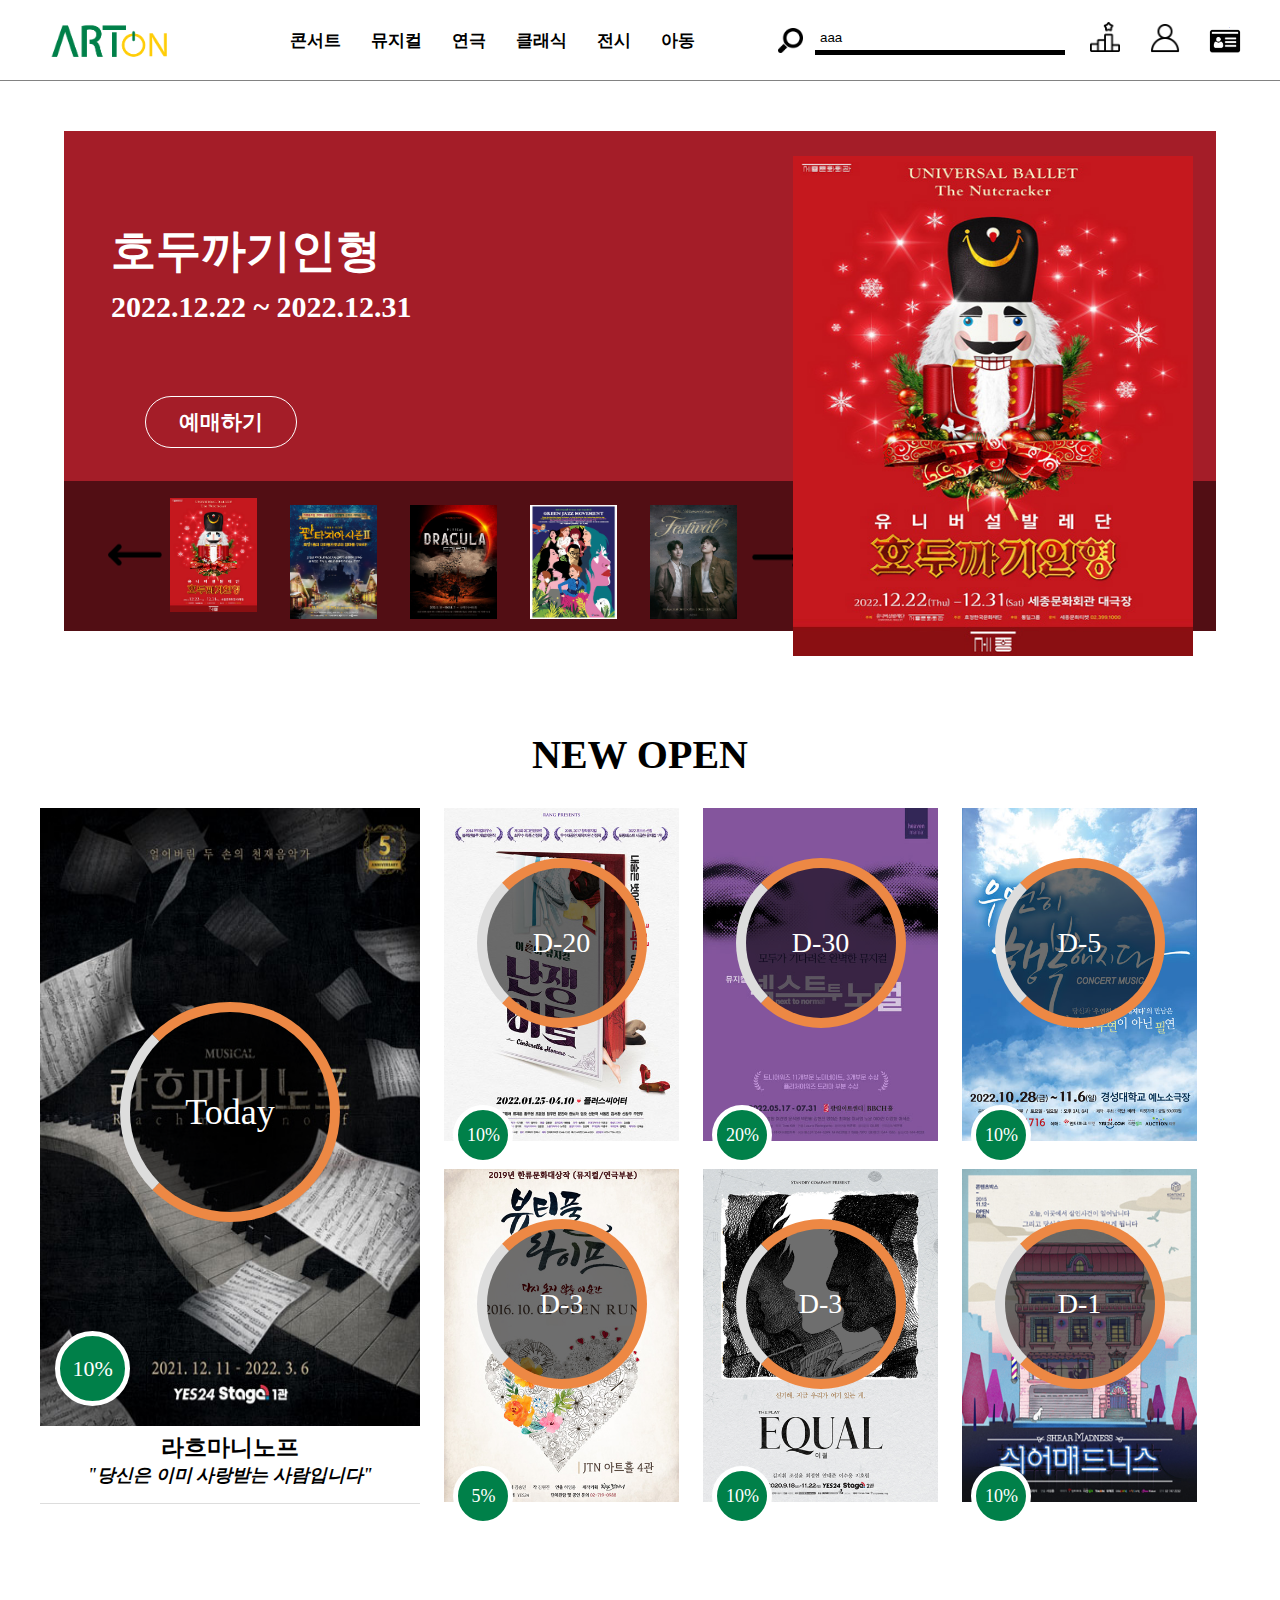
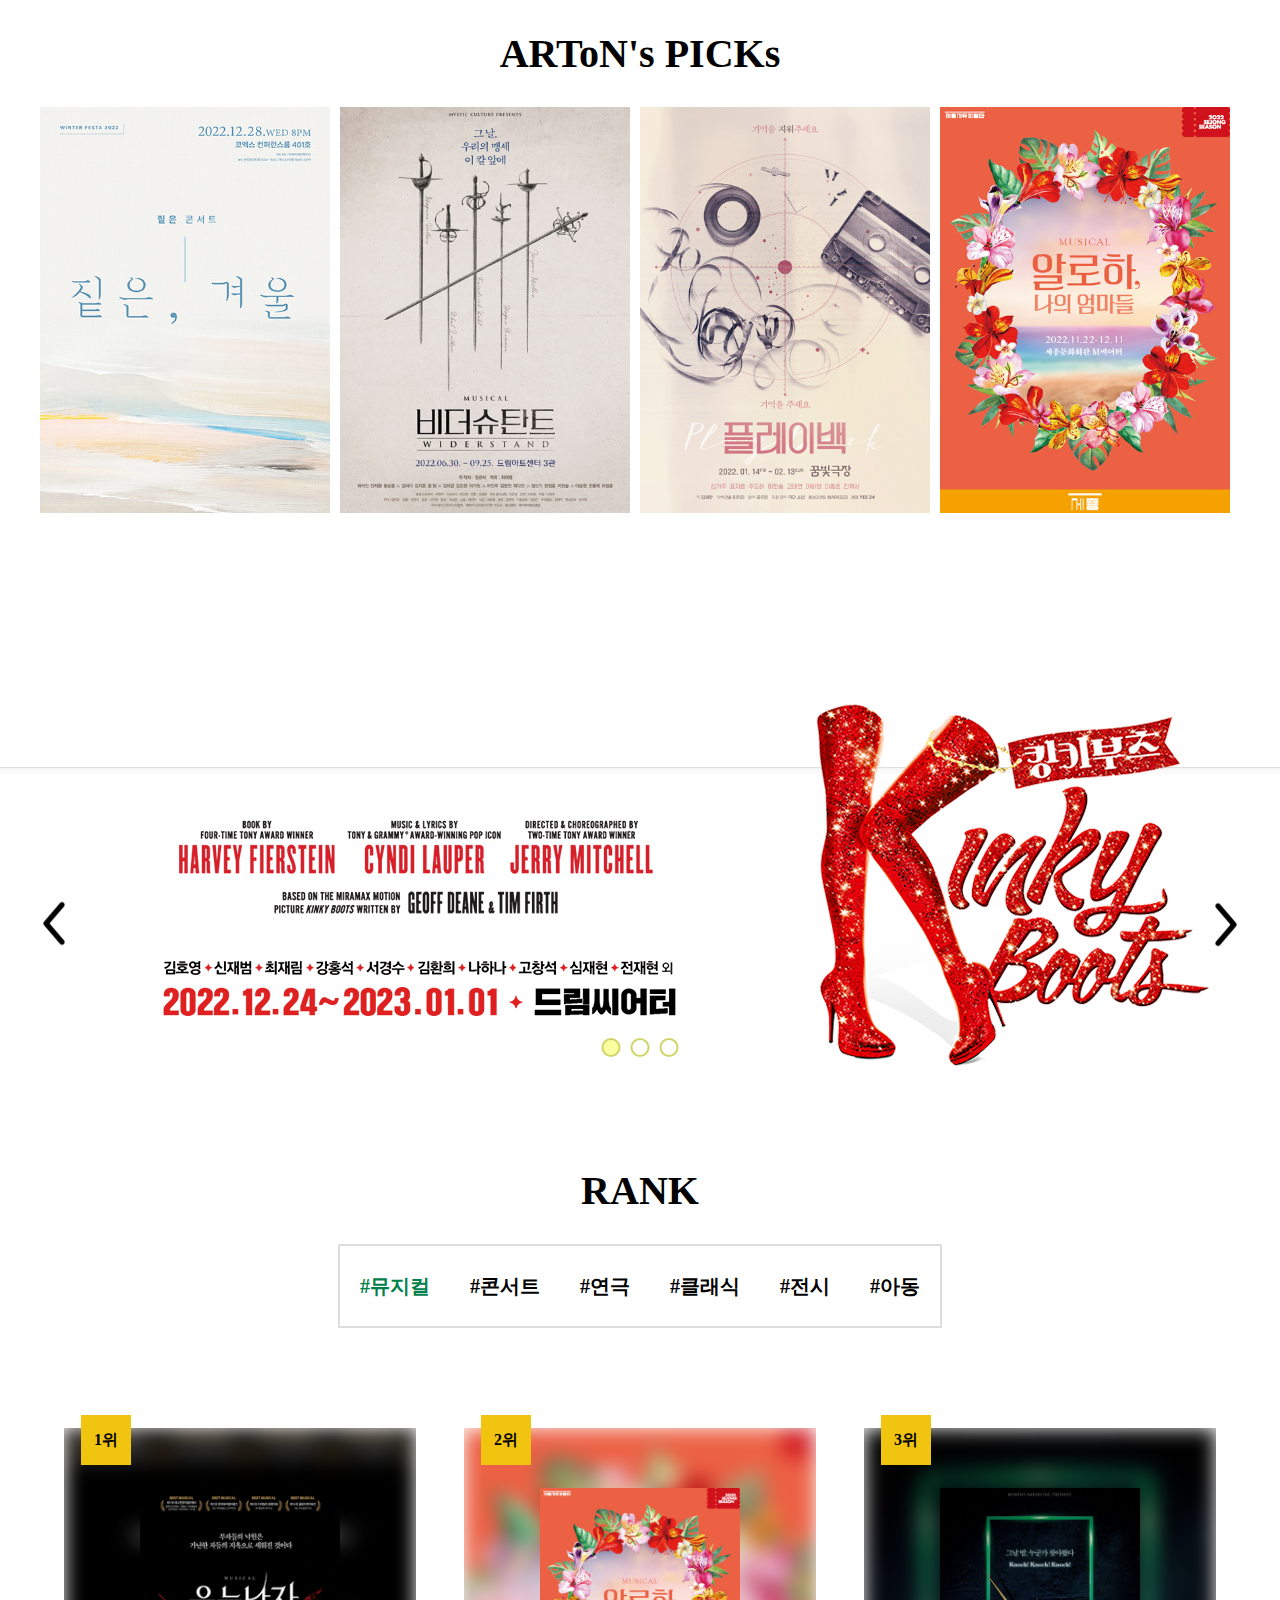
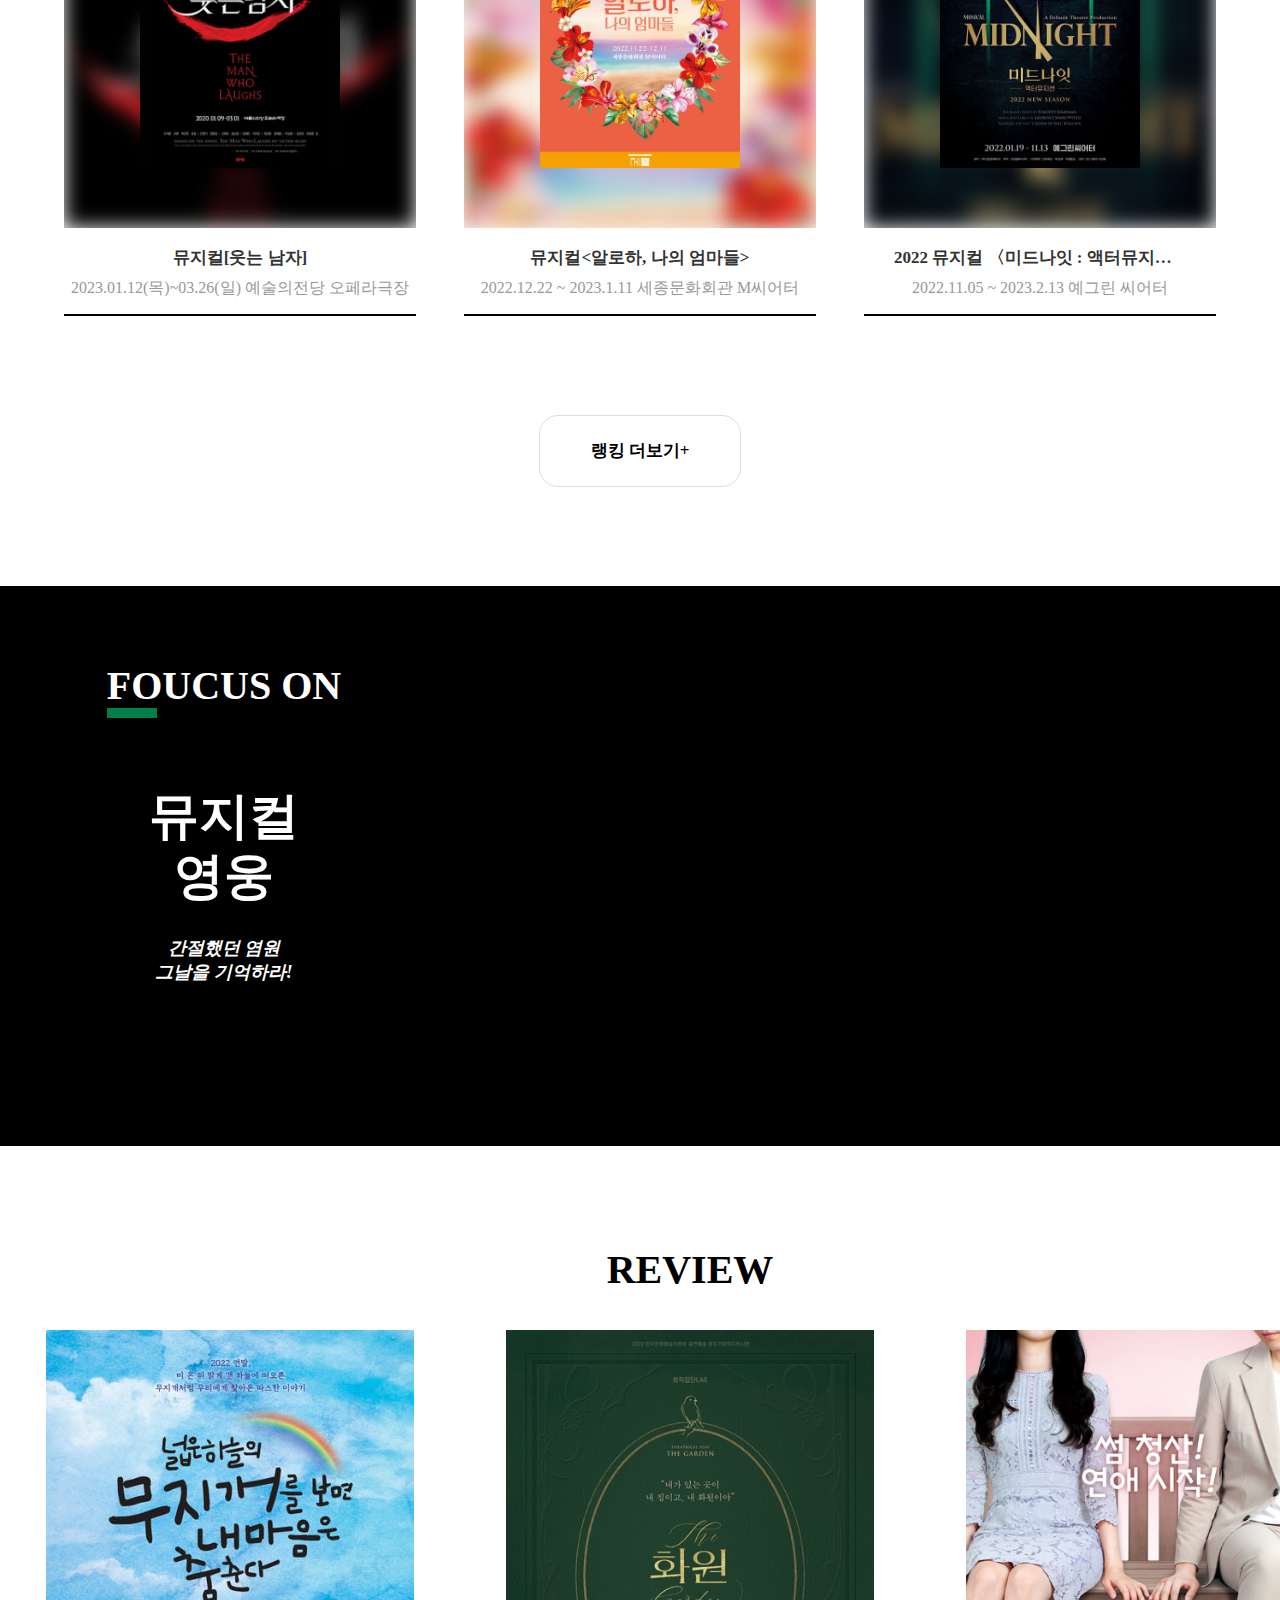
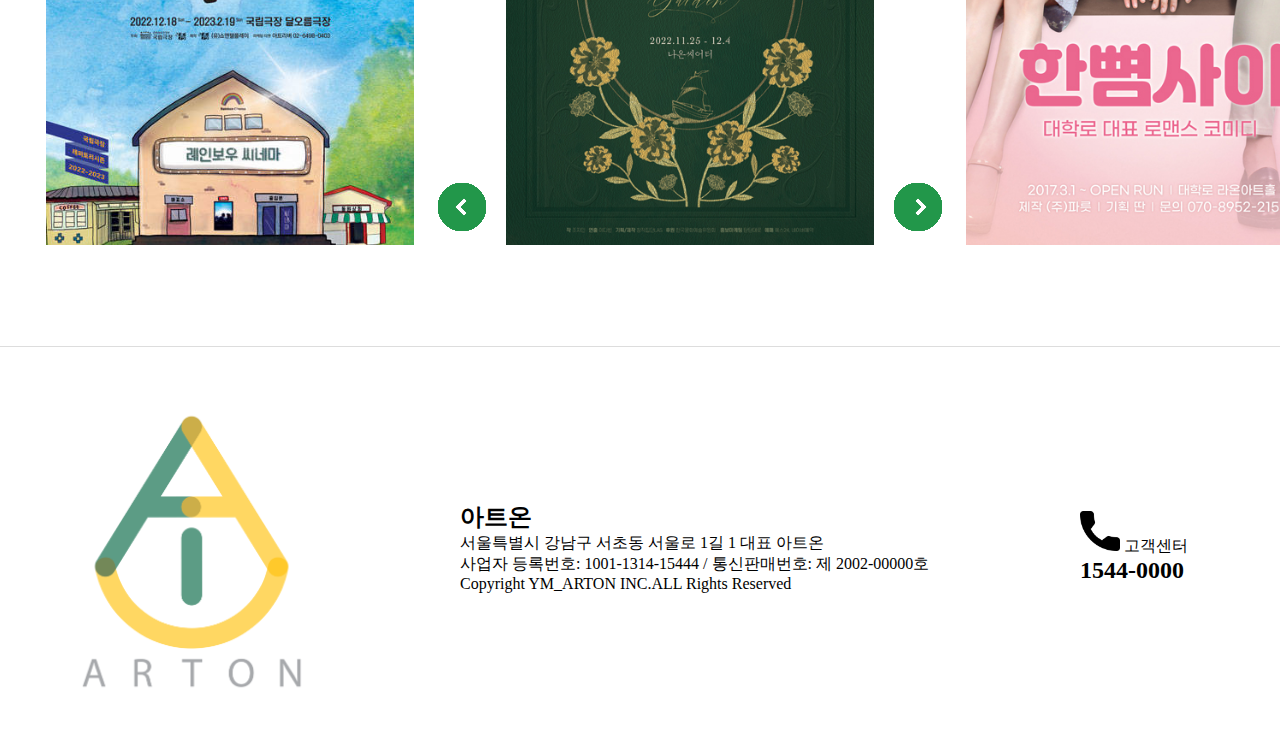
==== index.html @ bab67a42 "first commit" ====
<!DOCTYPE html>
<html lang="en">

<head>
    <meta charset="UTF-8">
    <meta http-equiv="X-UA-Compatible" content="IE=edge">
    <meta name="viewport" content="width=device-width, initial-scale=1.0">
    <title>ArtOn</title>
    <link rel="stylesheet" href="./css/common.css">
    <link rel="stylesheet" href="./css/h_f.css">
    <link rel="stylesheet" href="./css/index.css">
    <link rel="icon" href="./img/최종_바비콘.png">
    <script src="./js/item_list.js"></script>
    <script src="https://code.jquery.com/jquery-1.12.4.js"></script>
    <script src="./js/h_f.js"></script>
    <script src="./js/index.js"></script>
</head>

<body>
    <div id="wrap">
        <img src="./img/상단이동icon.png" alt="" class="btn_gotop">
        <header class="header">
            <div class="header_area">
                <div class="logo">아트온 로고<a href="#"></a></div>
                <ul class="menu_ul">
                    <li>
                        <a href="#">콘서트</a>
                    </li>
                    <li>
                        <a href="#">뮤지컬</a>
                    </li>
                    <li>
                        <a href="#">연극</a>
                    </li>
                    <li>
                        <a href="#">클래식</a>
                    </li>
                    <li>
                        <a href="#">전시</a>
                    </li>
                    <li>
                        <a href="#">아동</a>
                    </li>
                </ul>
                <div class="icon_list">
                    <div class="search_area">
                        <div class="search">
                            <a href="#">
                                <div class="search_bar">
                                </div>
                            </a>
                        </div>
                        <input id="srch_con" type="text" value="aaa">
                    </div>
                    <div class="icon_area">
                        <div class="icon_sec">
                            <a href="rank.html">
                                <div class="rank_img"></div>
                                <span class="text">랭킹</span>
                            </a>
                        </div>
                        <div class="icon_sec">
                            <a href="#">
                                <div class="login_img"></div>
                                <div class="text">로그인</div>
                            </a>
                        </div>
                        <div class="icon_sec">
                            <a href="#">
                                <div class="my_img"></div>
                                <div class="text">마이페이지</div>
                            </a>
                        </div>
                    </div>
                </div>
            </div>
        </header>
        <main class="main">
            <div class="main_slide">
                <div class="main_box">
                    <div class="first_section f_1">
                        <div class="top_content">
                            <p class="top_desc">호두까기인형</p>
                            <p class="bottom_desc">2022.12.22 ~ 2022.12.31</p>
                            <a href="#"><img class="main_img" src="./img/main/item1.jpg" alt="포스터"></a>
                        </div>
                        <a class="buy_button" href="#?1">예매하기</a>
                    </div>
                    <div class="second_section s_1"></div>
                </div>
                <div class="main_box">
                    <div class="first_section f_2">
                        <div class="top_content">
                            <p class="top_desc">판타지아 시즌2</p>
                            <p class="bottom_desc">2022.12.03 ~ 2022.12.31</p>
                            <a href="#"><img class="main_img" src="./img/main/item2.jpg" alt="포스터"></a>
                        </div>
                        <a class="buy_button" href="#?2">예매하기</a>
                    </div>
                    <div class="second_section s_2"></div>
                </div>
                <div class="main_box">
                    <div class="first_section f_3">
                        <div class="top_content">
                            <p class="top_desc">드라큘라</p>
                            <p class="bottom_desc">2022.11.15 ~ 2023.01.15</p>
                            <a href="#"><img class="main_img" src="./img/main/item3.jpg" alt="포스터"></a>
                        </div>
                        <a class="buy_button" href="#?3">예매하기</a>
                    </div>
                    <div class="second_section s_3"></div>
                </div>
                <div class="main_box">
                    <div class="first_section f_4">
                        <div class="top_content">
                            <p class="top_desc">서울그린아트페스티벌</p>
                            <p class="bottom_desc">2022.12.07 ~ 2022.12.08</p>
                            <a href="#"><img class="main_img" src="./img/main/item4.jpg" alt="포스터"></a>
                        </div>
                        <a class="buy_button" href="#?4">예매하기</a>
                    </div>
                    <div class="second_section s_4"></div>
                </div>
                <div class="main_box">
                    <div class="first_section f_5">
                        <div class="top_content">
                            <p class="top_desc">멜로망스 콘서트</p>
                            <p class="bottom_desc">2023.02.04 ~ 2023.02.05</p>
                            <a href="#"><img class="main_img" src="./img/main/item5.jpg" alt="포스터"></a>
                        </div>
                        <a class="buy_button" href="#?5">예매하기</a>
                    </div>
                    <div class="second_section s_5"></div>
                </div>
                <div class="main_box">
                    <div class="first_section f_6">
                        <div class="top_content">
                            <p class="top_desc">에우쿠스</p>
                            <p class="bottom_desc">2022.11.08 ~ 2023.01.29</p>
                            <a href="#"><img class="main_img" src="./img/main/item6.jpg" alt="포스터"></a>
                        </div>
                        <a class="buy_button" href="#?6">예매하기</a>
                    </div>
                    <div class="second_section s_6"></div>
                </div>
                <div class="img_indi">
                    <img class="left_icon" src="./img/left.png" alt="">
                    <div class="indi_section">
                    </div>
                    <img class="right_icon" src="./img/right.png" alt="">
                </div>
            </div>
            <div class="contents_area">
                <div class="new_section">
                    <h2>NEW OPEN</h2>
                    <div class="new_main_img new_img">
                        <a href="#">
                            <img class="first_item_img" src="./img/new/new1.jpg" alt="포스터">
                            <div class="discount_icon">10%</div>
                            <div class="date_circle">Today</div>
                            <div>
                                <div class="first_title">라흐마니노프</div>
                                <div>"당신은 이미 사랑받는 사람입니다"</div>
                            </div>
                        </a>
                    </div>
                    <div class="new_img">
                        <a href="#">
                            <img class="side_img" src="./img/new/new2.jpg" alt="포스터">
                            <div class="side_discount_icon">10%</div>
                            <div class="side_desc">
                                "내숭은 벗어던진 발칙한 이야기!!"
                            </div>
                            <div class="side_date_circle">D-20</div>
                        </a>
                    </div>
                    <div class="new_img">
                        <a href="#">
                            <img class="side_img" src="./img/new/new3.jpg" alt="포스터">
                            <div class="side_discount_icon">20%</div>
                            <div class="side_desc">
                                "모두가 기다려온 완벽한 뮤지컬!"
                            </div>
                            <div class="side_date_circle">D-30</div>
                        </a>
                    </div>
                    <div class="new_img">
                        <a href="#">
                            <img class="side_img" src="./img/new/new4.jpg" alt="포스터">
                            <div class="side_discount_icon">10%</div>
                            <div class="side_desc">
                                "어쩌면, 우연이 아닌 필연"
                            </div>
                            <div class="side_date_circle">D-5</div>
                        </a>
                    </div>
                    <div class="new_img">
                        <a href="#">
                            <img class="side_img" src="./img/new/new5.jpg" alt="포스터">
                            <div class="side_discount_icon">5%</div>
                            <div class="side_desc">
                                "다시 오지 않을 이 순간"
                            </div>
                            <div class="side_date_circle">D-3</div>
                        </a>
                    </div>
                    <div class="new_img">
                        <a href="#">
                            <img class="side_img" src="./img/new/new6.jpg" alt="포스터">
                            <div class="side_discount_icon">10%</div>
                            <div class="side_desc">
                                "신기해. 지금 우리가 여기 있는게"
                            </div>
                            <div class="side_date_circle">D-3</div>
                        </a>
                    </div>
                    <div class="new_img">
                        <a href="#">
                            <img class="side_img" src="./img/쉬어매드니스.jpg" alt="포스터">
                            <div class="side_discount_icon">10%</div>
                            <div class="side_desc">
                                "오늘. 이곳에서 살인사건이 일어납니다 그리고 당신은 모든것을
                                지켜보게 됩니다."
                            </div>
                            <div class="side_date_circle">D-1</div>
                        </a>
                    </div>
                </div>
                <div class="art_pick_section">
                    <h2>ARToN's PICKs</h2>
                    <div class="pick_area">
                        <div class="pick_info">
                            <a href="#"><img class="pick_img" src="./img/art_pick/concert_1.jpg" alt="포스터"></a>
                            <div class="pick_desc">
                                “ 겨울, 포근함은 여기야… ”
                            </div>
                        </div>
                        <div class="pick_info">
                            <a href="#"><img class="pick_img" src="./img/art_pick/musical_1.jpg" alt="포스터"></a>
                            <div class="pick_desc">
                                “ 우리의 맹세, 이 칼 앞에 , 우린 비더슈탄트 앞에, ”
                            </div>
                        </div>
                        <div class="pick_info">
                            <a href="#"><img class="pick_img" src="./img/art_pick/play_1.jpg" alt="포스터"></a>
                            <div class="pick_desc">
                                ” 제…. 기억을 ….(지워)주세요….”
                            </div>
                        </div>
                        <div class="pick_info">
                            <a href="#"><img class="pick_img" src="./img/art_pick/musical_2.jpg" alt="포스터"></a>
                            <div class="pick_desc">
                                “ 세 여성이 펼쳐내는, 인생의 파도같은 이야기 ”
                            </div>
                        </div>
                    </div>
                    <div class="art_button" >
                    </div>
                </div>
            </div>
            <div class="sub_slide_section">
                <img src="./img/sub_left.png" alt="left" id="sub_left">
                <a href="#"><div class="sub_banner banner1" style="background: url(./img/sub_banner1.png) no-repeat center / cover"></div></a>
                <a href="#"><div class="sub_banner banner2" style="background: url(./img/sub_banner2.png) no-repeat center / cover"></div></a>
                <a href="#"><div class="sub_banner banner3" style="background: url(./img/sub_banner3.png) no-repeat center / cover"></div></a>
                <img src="./img/sub_right.png" alt="right" id="sub_right">
                <div class="sub_indi"></div>
            </div>
            <div class="contents_area">
                <div class="rank_section">
                    <h2>RANK</h2>
                    <div class="rank_menu">
                        <div class="rank_menu_area">
                            <div class="rank_item rank_item_chk">#뮤지컬</div>
                            <div class="rank_item">#콘서트</div>
                            <div class="rank_item">#연극</div>
                            <div class="rank_item">#클래식</div>
                            <div class="rank_item">#전시</div>
                            <div class="rank_item">#아동</div>
                        </div>
                    </div>
                    <div class="rank_article dis_flex">
                        <div class="rank_cate">
                            <a href="#">
                                <div class="rank_img_area">
                                    <div class="rank_img_box" style="background-image: url(./img/웃는남자.png)">
                                    </div>
                                    <img class="rank_front_img" src="./img/웃는남자.png" alt="포스터">
                                </div>
                                <div class="rank_info">뮤지컬[웃는 남자]</div>
                                <p>2023.01.12(목)~03.26(일) 예술의전당 오페라극장</p>
                                <div class="ranking_icon">1위</div>
                            </a>
                        </div>
                        <div class="rank_cate">
                            <a href="#">
                                <div class="rank_img_area">
                                    <div class="rank_img_box" style="background-image: url(./img/art_pick/musical_2.jpg)">
                                    </div>
                                    <img class="rank_front_img" src="./img/art_pick/musical_2.jpg" alt="포스터">
                                </div>
                                <div class="rank_info">뮤지컬<알로하, 나의 엄마들></div>
                                <p>2022.12.22 ~ 2023.1.11 세종문화회관 M씨어터</p>
                                <div class="ranking_icon">2위</div>
                            </a>
                        </div>
                        <div class="rank_cate">
                            <a href="#">
                                <div class="rank_img_area">
                                    <div class="rank_img_box" style="background-image: url(./img/art_pick/musical_4.jpg)">
                                    </div>
                                    <img class="rank_front_img" src="./img/art_pick/musical_4.jpg" alt="포스터">
                                </div>
                                <div class="rank_info">2022 뮤지컬 〈미드나잇 : 액터뮤지션〉</div>
                                <p>2022.11.05 ~ 2023.2.13 예그린 씨어터</p>
                                <div class="ranking_icon">3위</div>
                            </a>
                        </div>
                    </div>
                    <div class="rank_article">
                        <div class="rank_cate">
                            <a href="#">
                                <div class="rank_img_area">
                                    <div class="rank_img_box" style="background-image: url(./img/나훈아_콘서트.jpg)">
                                    </div>
                                    <img class="rank_front_img" src="./img/나훈아_콘서트.jpg" alt="포스터">
                                </div>
                                <div class="rank_info">[서울] 2022년 ‘Dream 55’ 나훈아 앵콜 콘서트</div>
                                <p>2022.12.17 ~ 2022.12.18 KSPO DOME(올림픽체조경기장)</p>
                                <div class="ranking_icon">1위</div>
                            </a>
                        </div>
                        <div class="rank_cate">
                            <a href="#">
                                <div class="rank_img_area">
                                    <div class="rank_img_box" style="background-image: url(./img/art_pick/concert_3.jpg)">
                                    </div>
                                    <img class="rank_front_img" src="./img/art_pick/concert_3.jpg" alt="포스터">
                                </div>
                                <div class="rank_info">프렙 내한공연 [PREP LIVE IN SEOUL]</div>
                                <p>2022.11.18 ~ 2023.2.18 YES24 LIVE HALL</p>
                                <div class="ranking_icon">2위</div>
                            </a>
                        </div>
                        <div class="rank_cate">
                            <a href="#">
                                <div class="rank_img_area">
                                    <div class="rank_img_box" style="background-image: url(./img/art_pick/concert_4.jpg)">
                                    </div>
                                    <img class="rank_front_img" src="./img/art_pick/concert_4.jpg" alt="포스터">
                                </div>
                                <div class="rank_info">2022 신지훈 단독 콘서트 ‘Winter Neverland’</div>
                                <p>2022.11.05 ~ 2023.2.13 예그린 씨어터</p>
                                <div class="ranking_icon">3위</div>
                            </a>
                        </div>
                    </div>
                    <div class="rank_article">
                        <div class="rank_cate">
                            <a href="#">
                                <div class="rank_img_area">
                                    <div class="rank_img_box" style="background-image: url(./img/넓은하늘_연극.png)">
                                    </div>
                                    <img class="rank_front_img" src="./img/넓은하늘_연극.png" alt="포스터">
                                </div>
                                <div class="rank_info">연극 [넓은 하늘의 무지개를 보면 내 마음은 춤춘다]</div>
                                <p>2022.12.18 ~ 2023.02.19 국립극장 달오름극장</p>
                                <div class="ranking_icon">1위</div>
                            </a>
                        </div>
                        <div class="rank_cate">
                            <a href="#">
                                <div class="rank_img_area">
                                    <div class="rank_img_box" style="background-image: url(./img/play_2.jpg)">
                                    </div>
                                    <img class="rank_front_img" src="./img/play_2.jpg" alt="포스터">
                                </div>
                                <div class="rank_info">[서울대학로] 연극 라면</div>
                                <p>2021.03.04 ~ 2022.12.31대학로 해피씨어터</p>
                                <div class="ranking_icon">2위</div>
                            </a>
                        </div>
                        <div class="rank_cate">
                            <a href="#">
                                <div class="rank_img_area">
                                    <div class="rank_img_box" style="background-image: url(./img/paly_3.jpg)">
                                    </div>
                                    <img class="rank_front_img" src="./img/paly_3.jpg" alt="포스터">
                                </div>
                                <div class="rank_info">연극 [빛나는 버러지]</div>
                                <p>2022.11.29 ~ 2023.01.08 대학로 드림아트센터 4관</p>
                                <div class="ranking_icon">3위</div>
                            </a>
                        </div>
                    </div>
                    <div class="rank_article">
                        <div class="rank_cate">
                            <a href="#">
                                <div class="rank_img_area">
                                    <div class="rank_img_box" style="background-image: url(./img/웃는남자.png)">
                                    </div>
                                    <img class="rank_front_img" src="./img/웃는남자.png" alt="포스터">
                                </div>
                                <div class="rank_info">뮤지컬[웃는 남자]</div>
                                <p>2023.01.12(목)~03.26(일) 예술의전당 오페라극장</p>
                                <div class="ranking_icon">1위</div>
                            </a>
                        </div>
                        <div class="rank_cate">
                            <a href="#">
                                <div class="rank_img_area">
                                    <div class="rank_img_box" style="background-image: url(./img/art_pick/musical_2.jpg)">
                                    </div>
                                    <img class="rank_front_img" src="./img/art_pick/musical_2.jpg" alt="포스터">
                                </div>
                                <div class="rank_info">뮤지컬<알로하, 나의 엄마들></div>
                                <p>2022.12.22 ~ 2023.1.11 세종문화회관 M씨어터</p>
                                <div class="ranking_icon">2위</div>
                            </a>
                        </div>
                        <div class="rank_cate">
                            <a href="#">
                                <div class="rank_img_area">
                                    <div class="rank_img_box" style="background-image: url(./img/art_pick/musical_4.jpg)">
                                    </div>
                                    <img class="rank_front_img" src="./img/art_pick/musical_4.jpg" alt="포스터">
                                </div>
                                <div class="rank_info">2022 뮤지컬 〈미드나잇 : 액터뮤지션〉</div>
                                <p>2022.11.05 ~ 2023.2.13 예그린 씨어터</p>
                                <div class="ranking_icon">3위</div>
                            </a>
                        </div>
                    </div>
                    <div class="rank_article">
                        <div class="rank_cate">
                            <a href="#">
                                <div class="rank_img_area">
                                    <div class="rank_img_box" style="background-image: url(./img/나훈아_콘서트.jpg)">
                                    </div>
                                    <img class="rank_front_img" src="./img/나훈아_콘서트.jpg" alt="포스터">
                                </div>
                                <div class="rank_info">[서울] 2022년 ‘Dream 55’ 나훈아 앵콜 콘서트</div>
                                <p>2022.12.17 ~ 2022.12.18 KSPO DOME(올림픽체조경기장)</p>
                                <div class="ranking_icon">1위</div>
                            </a>
                        </div>
                        <div class="rank_cate">
                            <a href="#">
                                <div class="rank_img_area">
                                    <div class="rank_img_box" style="background-image: url(./img/art_pick/concert_3.jpg)">
                                    </div>
                                    <img class="rank_front_img" src="./img/art_pick/concert_3.jpg" alt="포스터">
                                </div>
                                <div class="rank_info">프렙 내한공연 [PREP LIVE IN SEOUL]</div>
                                <p>2022.11.18 ~ 2023.2.18 YES24 LIVE HALL</p>
                                <div class="ranking_icon">2위</div>
                            </a>
                        </div>
                        <div class="rank_cate">
                            <a href="#">
                                <div class="rank_img_area">
                                    <div class="rank_img_box" style="background-image: url(./img/art_pick/concert_4.jpg)">
                                    </div>
                                    <img class="rank_front_img" src="./img/art_pick/concert_4.jpg" alt="포스터">
                                </div>
                                <div class="rank_info">2022 신지훈 단독 콘서트 ‘Winter Neverland’</div>
                                <p>2022.11.05 ~ 2023.2.13 예그린 씨어터</p>
                                <div class="ranking_icon">3위</div>
                            </a>
                        </div>
                    </div>
                    <div class="rank_article">
                        <div class="rank_cate">
                            <a href="#">
                                <div class="rank_img_area">
                                    <div class="rank_img_box" style="background-image: url(./img/넓은하늘_연극.png)">
                                    </div>
                                    <img class="rank_front_img" src="./img/넓은하늘_연극.png" alt="포스터">
                                </div>
                                <div class="rank_info">연극 [넓은 하늘의 무지개를 보면 내 마음은 춤춘다]</div>
                                <p>2022.12.18 ~ 2023.02.19 국립극장 달오름극장</p>
                                <div class="ranking_icon">1위</div>
                            </a>
                        </div>
                        <div class="rank_cate">
                            <a href="#">
                                <div class="rank_img_area">
                                    <div class="rank_img_box" style="background-image: url(./img/play_2.jpg)">
                                    </div>
                                    <img class="rank_front_img" src="./img/play_2.jpg" alt="포스터">
                                </div>
                                <div class="rank_info">[서울대학로] 연극 라면</div>
                                <p>2021.03.04 ~ 2022.12.31대학로 해피씨어터</p>
                                <div class="ranking_icon">2위</div>
                            </a>
                        </div>
                        <div class="rank_cate">
                            <a href="#">
                                <div class="rank_img_area">
                                    <div class="rank_img_box" style="background-image: url(./img/paly_3.jpg)">
                                    </div>
                                    <img class="rank_front_img" src="./img/paly_3.jpg" alt="포스터">
                                </div>
                                <div class="rank_info">연극 [빛나는 버러지]</div>
                                <p>2022.11.29 ~ 2023.01.08 대학로 드림아트센터 4관</p>
                                <div class="ranking_icon">3위</div>
                            </a>
                        </div>
                    </div>
                    <div class="art_button" >
                        <a href="#" class="btn_desc">랭킹 더보기+</a>
                    </div>
                </div>
            </div>
            <div class="media_section">
                <div class="media_info">
                    <div class="media_attention"><span>FOUCUS ON</span></div>
                    <div class="media_title">
                        <p>뮤지컬</p>
                        <p>영웅</p> 
                    </div>
                    <div class="media_comment">
                        <p> 간절했던 염원</p>
                        <p>그날을 기억하라! </p>
                    </div>
                </div>
                <iframe src="https://www.youtube.com/embed/RRL82GjlZiM" frameborder="0" allowfullscreen></iframe>
            </div>
            <div class="review_section">
                <h2>REVIEW</h2>
                <div class="review_area">
                    <div class="btn" id="review_r_button"></div>
                    <div class="btn" id="review_l_button"></div>
                    <div class="review_img_box review_item1">
                        <a href="#">
                            <div class="review_img" style="background: url(./img/넓은하늘_연극.png) no-repeat center / contain">
                                <div class="review">
                                    변하지 않는 것은 없다고 하지만, 추억이 많은 장소가 사라져가는 것은 참 슬픈 것 같아요. 그래서 어떻게 떠나보내느냐가 참 중요한 것 같은데, 몇 년 전에 추억이 서린 동네가 재건축에 들어가면서 기분이 참 다운되더라고요. 그래서인지, 추억의 영화관을 닫는 마지막 밤이라는 구절이 참 와닿네요.
                                </div>
                            </div>
                        </a>
                    </div>
                    <div class="review_img_box review_item2">
                        <a href="#">
                            <div class="review_img" style="background: url(./img/review_2.jpg) no-repeat center / contain">
                                <div class="review">
                                    어릴 때 재밌게 읽었던 <비밀의 화원>을 바탕으로 한 이야기라 더 흥미롭게 봤어요. 여전히 화원이 아이들에게 서로 위로하고 희망을 갖는 공간이 되는 것 같아 좋더라고요. 이런 공간이 어디에나, 누구에게나 있으면 좋을 것 같아요. 세 친구들만의 비밀의 화원이 점점 더 넓어지길 바라게 됩니다.
                                </div>
                            </div>
                        </a>
                    </div>
                    <div class="review_img_box review_item3">
                        <a href="#">
                            <div class="review_img" style="background: url(./img/review_3.jpg) no-repeat center / contain">
                                <div class="review">
                                    인생 첫 연극이었는데 후회없는 최고의 선택ㅠㅠ 지인의 추천으로 보게 됐는데 와...진짜 너무 재미있고 또 보러가고 싶을 정도에요!!
                                </div>
                            </div>
                        </a>
                    </div>
                    <div class="review_img_box review_item4">
                        <a href="#">
                            <div class="review_img" style="background: url(./img/review_4.jpg) no-repeat center / contain">
                                <div class="review">
                                    부모님이랑 같이 보러 갔는데 보는 내내 눈물이 계속 났습니다.배우님들 모두 연기 너무 잘하시고 유머 요소도 많았고요.
                                    적극 추천해드리고 싶은 연극입니다.
                                </div>
                            </div>
                        </a>
                    </div>
                </div>
            </div>
        </main>
        
        <footer class="footer">
            <div class="contents_area">
                <a href="#"><div class="f_logo">아트온 로고</div></a>
                <div class="f_desc">
                    <p class="f_title">아트온</p >
                    <p>서울특별시 강남구 서초동 서울로 1길 1 대표 아트온</p>
                    <p>사업자 등록번호: 1001-1314-15444 / 통신판매번호: 제 2002-00000호</p>
                    <p>Copyright YM_ARTON INC.ALL Rights Reserved</p>
                </div>
                <div class="cst_num">
                    <img src="./img/call.png" alt="">
                    <span>고객센터</span>
                    <p class="f_number">1544-0000</p>
                </div>
            </div>
        </footer>
    </div>
</body>

</html>
---- css/common.css ----
body{margin: 0%;}
ul{list-style: none; margin: 0;padding: 0%;}
a{text-decoration: none; color: inherit;}
---- css/h_f.css ----
/* *****************************폰트***************************** */
@font-face {
    font-family: 'NanumBarunGothic';
    font-style: normal;
    font-weight: 400;
    src: url('//cdn.jsdelivr.net/font-nanumlight/1.0/NanumBarunGothicWeb.eot');
    src: url('//cdn.jsdelivr.net/font-nanumlight/1.0/NanumBarunGothicWeb.eot?#iefix') format('embedded-opentype'), url('//cdn.jsdelivr.net/font-nanumlight/1.0/NanumBarunGothicWeb.woff') format('woff'), url('//cdn.jsdelivr.net/font-nanumlight/1.0/NanumBarunGothicWeb.ttf') format('truetype');
   }
   
   @font-face {
    font-family: 'NanumBarunGothic';
    font-style: normal;
    font-weight: 700;
    src: url('//cdn.jsdelivr.net/font-nanumlight/1.0/NanumBarunGothicWebBold.eot');
    src: url('//cdn.jsdelivr.net/font-nanumlight/1.0/NanumBarunGothicWebBold.eot?#iefix') format('embedded-opentype'), url('//cdn.jsdelivr.net/font-nanumlight/1.0/NanumBarunGothicWebBold.woff') format('woff'), url('//cdn.jsdelivr.net/font-nanumlight/1.0/NanumBarunGothicWebBold.ttf') format('truetype')
   }
   
   @font-face {
    font-family: 'NanumBarunGothic';
    font-style: normal;
    font-weight: 300;
    src: url('//cdn.jsdelivr.net/font-nanumlight/1.0/NanumBarunGothicWebLight.eot');
    src: url('//cdn.jsdelivr.net/font-nanumlight/1.0/NanumBarunGothicWebLight.eot?#iefix') format('embedded-opentype'), url('//cdn.jsdelivr.net/font-nanumlight/1.0/NanumBarunGothicWebLight.woff') format('woff'), url('//cdn.jsdelivr.net/font-nanumlight/1.0/NanumBarunGothicWebLight.ttf') format('truetype');
   }
.nanumbarungothic * {
    font-family: 'NanumBarunGothic', sans-serif;
   }
   
#wrap{
    /* min-width: 1400px; */
}
/* *****************************헤더***************************** */
.btn_gotop{
    width: 70px;
    position: fixed;
    bottom: 30px;
    right: 20px;
    cursor: pointer;
	padding: 15px;
    z-index: 999999;
    display: none;
}
.header{
    width: 100%;
    height: 80px;
    display: flex;
    justify-content: space-around;
    align-items: center;
    background: white;
    border-bottom: 1px solid #828282;
}
.header_event{
    position: fixed;
    left: 0%;
    top: 0%;
    z-index: 999999;
}
.contents_area{ 
    width: 1200px;
    margin: 0 auto;
    display: inherit;
    justify-content: inherit;   
    gap: inherit;
    align-items: inherit;
}
.header_area{
    width: 100%;
    min-width: 1200px;
    height: 100%;
    box-sizing: border-box;
    display: flex;
    justify-content: space-between;
    align-items: center;
}
.logo{
    width: 200px;
    height: 80px; 
    padding: 0 0 0 20px;
    text-indent: -99999px;
    background: url(../img/메인_로고.png) no-repeat center / 120px ;
}
.logo a{
    display: block;
    width: 100%;
    height: 100%;
    background-color: inherit;
    overflow: hidden;
}
.menu_ul{
    display: flex;
    gap: 30px; 
    font-size: 17px;
    font-weight: 700; 
    padding: 0 20px;
}
.menu_ul a{
    display: block;
    width: 100%;
    height: 100%;
    white-space: nowrap;
}
.menu_ul li{
    position: relative;
}
.menu_ul li::after{
    content: "";
    position: absolute;
    left: 0;
    bottom: -7px;
    width: 0;
    height: 5px;
    background-color: #22974a;
}
/* 마우스 호버시 밑줄 왼쪽에서 오른쪽 */
.menu_ul > li:hover::after{
    transition: all .5s;
    width: 100%;
}
/* 아이콘 영역 */
.icon_list{
    display: flex;
    align-items: center;
    height: 100%;
}
.search_area{
    display: flex;
    margin-right: 10px;
}
.icon_area{    
    display: flex;
    align-items: center;
    height: 100%;
    padding-top: 13px;
    box-sizing: border-box;
}
.search_bar{
    width: 30px;
    height: 30px;
    background: url(../img/g_search.png) no-repeat center / 25px;
}
#srch_con{
    width: 250px;
    outline: none;
    border: none;
    background-color: inherit;
    border-bottom: 5px solid #000;
    padding: 0 5px;
    box-sizing: border-box;
}
.search{
    margin: 0px 10px;
}
.icon_sec{
    height: 100%;
    display: flex;
    align-items: center;
    text-align: center;
    margin: 0px 10px;
}
.rank_img{
    width: 40px;
    height: 40px;
    background: url(../img/g_lank.png) no-repeat center / 30px;
}
.login_img{
    width: 40px;
    height: 40px;
    background: url(../img/g_login.png) no-repeat center / 30px;
}
.my_img{
    width: 40px;
    height: 40px;
    background: url(../img/마이페이지아이콘.png) no-repeat center / 60px;
}
.text{
    font-size: 13px;
    font-weight: 600;
    opacity: 0;
    transition: all .5s;
}
.my_img + .text{
    transform: translateX(-7px);
    white-space: nowrap;
}
.icon_sec:hover .text{
    opacity: 1;
}
/* ***************************** 푸터 ***************************** */
.footer{
    width: 100%;
    height: 400px;
    border-top: 1px solid #ddd;
    display: flex;
    gap: 120px;
    align-items: center;
}
.f_logo{
    width: 300px;
    height: 300px;
    background: url(../img/최종_푸터_로고.png) no-repeat center / contain;
    text-indent: -9999px;
}
.f_desc{ 
    width: 500px;
}
.f_title{
    font-size: 24px;
    font-weight: 800;
}
.cst_num{
    width: 125px;
}
.cst_num img{   
    width: 40px;
}
.f_number{
    margin: 0%;
    font-size: 24px;
    font-weight: 900;
}
---- css/index.css ----
.main{
    width: 100%;
    margin-top: 50px;
}
/* 체크 되어 있을때 색깔 들어오는 클래스 */
.sub_icon_chk{
    background: #faffa0;
}
.rank_item_chk{
    color: #008049;
}
p{margin: 0;}
/* ***************************** 메인 슬라이드 ***************************** */
.main_slide{
    position: relative;
    width: 90%;
    height: 500px;
    margin: auto;
}
.main_box{
    position: absolute;
    left: 0;
    top: 0;
    width: 100%;
    height: 100%;
    display: none;
}
.m_dis_bl{
    display: block;
}
.first_section{
    width: 100%;
    height: 70%;
    transition: all .5s;
}
.second_section{
    width: 100%;
    height: 30%;
    position: relative;
    transition: all .5s;
}
.f_1{background-color: #a41d28}
.s_1{background-color: #520e14}
.f_2{background-color: #0d6fb8}
.s_2{background-color: #06375c}
.f_3{background-color: #a83f3b}
.s_3{background-color: #541f1d}
.f_4{background-color: #8bc381}
.s_4{background-color: #4caf50cc}
.f_5{background-color: #5f5f5f}
.s_5{background-color: #00000080}
.f_6{background-color: #241f19}
.s_6{background-color: #7f7f7f}
.top_content{
    padding: 90px 0px 0px 47px;
    font-weight: 600;
    color: #fff;
}
.top_desc{
    width: 65%;
    font-size: 45px;
    margin-bottom: 4px;
}
.bottom_desc{
    font-size: 30px;
    padding-top: 5px;
}
.main_img{
    width: 400px;
    height: 500px;
    position: absolute;
    right: 2%;
    top: 5%;
    z-index: 999999;
    cursor: pointer;
}
.buy_button{
    position: absolute;
    left: 7%;
    top: 53%;
    font-size: 21px;
    font-weight: 900;
    border: 1px solid #fff;
    border-radius: 100px;
    width: 150px;
    height: 50px;
    text-align: center;
    line-height: 50px;
    color: #fff;
}
.img_indi{
    width: 700px;
    height: 120px;
    position: absolute;
    left: 4%;
    top: 73%;
    padding: 0px 60px;
    box-sizing: border-box;
}
.left_icon{
    position: absolute;
    left: -1%;
    top: 50%;
    transform: translateY(-50%);
    cursor: pointer;
}
.right_icon{
    position: absolute;
    right: 0%;
    top: 50%;
    transform: translateY(-50%);
    cursor: pointer;
}
.indi_section{
    width: 100%;
    height: 110%;
    position: relative;
    overflow: hidden;
}
.indi{
    width: 87px;
    height: 114px;
    position: absolute;
    left: 20px;
    top: 50%;
    transform: translateY(-50%);
    cursor: pointer;
}
.item1{
    top: 45%;
    transition: top .3s;
    transition-delay: .5s;
}
/* ***************************** NEW OPEN ***************************** */
.new_section{
    width: 100%;
    margin: 100px 0;
    overflow: hidden;
}
.new_section > h2{
    text-align: center;
    font-size: 40px;
    font-weight: 800;
    margin: 0;
    margin-bottom: 30px;
}
.new_img{
    float: left;
    position: relative;
    margin-right: 24px;
    margin-bottom: 24px;
}
.new_main_img{
    text-align: center;
    font-size: 23px;
    border-bottom: 1px solid #ddd;
    padding-bottom: 16px;
}
.first_item_img{
    width: 380px;
    height: 618px;
}
.first_title{
    font-weight: 900;
}
.first_title + div{
    font-size: 18px;
    font-style: italic;
    text-align: center;
    font-weight: 700;
}
.discount_icon{
    position: absolute;
    left: 4%;
    bottom: 14%;
    width: 65px;
    height: 65px;
    background-color: #008049;
    border-radius: 50%;
    border: 5px solid #fff;
    font-size: 22px;
    color: #fff;
    line-height: 65px;
}
.date_circle{
    position: absolute;
    left: 50%;
    top: 50%;
    transform: translate(-50%,-70%);
    width: 200px;
    height: 200px;
    border: 10px solid #ed8844;
    border-radius: 50%;
    background: #00000091;
    font-size: 36px;
    font-weight: 500;
    line-height: 200px;
    color: #fff;
    border-left: 10px solid #ddd;
}
.side_img{
    width: 235px;
    height: 333px;
}
.side_discount_icon{
    position: absolute;
    left: 4%;
    bottom: -6%;
    width: 50px;
    height: 50px;
    background-color: #008049;
    border-radius: 50%;
    border: 5px solid #fff;
    font-size: 18px;
    color: #fff;
    line-height: 50px;
    text-align: center;
}
.side_date_circle{
    position: absolute;
    left: 50%;
    top: 50%;
    transform: translate(-50%,-70%);
    width: 150px;
    height: 150px;
    border: 10px solid #ed8844;
    border-radius: 50%;
    background: #00000091;
    font-size: 28px;
    font-weight: 500;
    line-height: 150px;
    color: #fff;
    border-left: 10px solid #ddd;
    text-align: center;
    transition: all .5s;
}
.side_desc{
    position: absolute;
    left: 0;
    top: 0%;
    width: 100%;
    height: 100%;
    background: rgba(0,0,0,0.6);
    font-size: 19px;
    font-weight: 500;
    color: #fff;
    text-align: center;
    padding: 0px 10px;
    box-sizing: border-box;
    display: flex;
    font-weight: 900;
    align-items: center;
    opacity: 0;
    font-style: italic;
}
.new_img:hover > a > .side_date_circle{
    opacity: 0;
}
.new_img:hover > a > .side_desc{
    opacity: 1;
}
/* ***************************** ARTon's PICK ***************************** */
.art_pick_section{

}
.art_pick_section > h2{
    text-align: center;
    font-size: 40px;
    font-weight: 800;
    margin: 0;
    margin-bottom: 30px;
}
.pick_area{
    display: flex;
    gap: 10px;
}
.pick_info{
    position: relative;
    overflow: hidden;
}
.pick_img{
    width: 290px;
}
.pick_desc{
    position: absolute;
    left: 0%;
    top: 100%;
    width: 100%;
    height: 50%;
    background: rgba(224,224, 224, 0.75);
    display: flex;
    font-size: 27px;
    align-items: center;
    text-align: center;
    font-weight: 500;
    font-style: italic;
    padding: 0px 10px;
    box-sizing: border-box;
    transition: all .5s;
}
.pick_info:hover > .pick_desc{
    top: 50%;
}
.art_button{
    width: 100%;
    height: 70px;
    display: flex;
    align-items: center;
    justify-content: center;
    margin: 40px 0px;
}
.btn_desc{
    width: 200px;
    height: 100%;
    font-size: 17px;
    font-weight: 700;
    border-radius: 19px;
    line-height: 70px;
    background: #fff;
    text-align: center;
    color: #000;
    border: 1px solid #ddd;
}
/* ***************************** 서브 슬라이드 ***************************** */
.sub_slide_section{
    position: relative;
    width: 100%;
    height: 400px;
    overflow: hidden;
}
.sub_banner{
    position: absolute;
    top: 0%;
    width: 100%;
    height: 100%;
}
.banner1{left: 0%;}
.banner2{left: 100%;}
.banner3{left: 100%;}
#sub_left{
    position: absolute;
    left: 3%;
    top: 50%;
    transform: translateY(40%);    
    z-index: 99999;
    cursor: pointer;
}
#sub_right{
    position: absolute;
    right: 3%;
    top: 50%;
    transform: translateY(40%);
    z-index: 99999;
    cursor: pointer;
}
.sub_indi{
    position: absolute;
    left: 50%;
    bottom: 10px;
    transform: translateX(-50%);
    display: flex;
    gap: 10px;
}
.sub_indi_icon{
    width: 15px;
    height: 15px;
    border: 2px solid #d0d56a;
    border-radius: 50%;
    cursor: pointer;
}
/* ***************************** RANK ***************************** */
.rank_section{
    margin: 100px 0px;
}
.rank_section > h2{
    text-align: center;
    font-size: 40px;
    font-weight: 800;
    margin: 0;
    margin-bottom: 30px;
}
.rank_menu{
    display: flex;
    align-items: center;
    justify-content: center;
}
.rank_menu_area{
    width: 600px;
    line-height: 80px;
    display: inherit;
    justify-content: space-around;
    border: 2px solid #ddd;
}
.rank_item{
    font-size: 20px;
    font-weight: 600;
    cursor: pointer;
}
/* 탭으로 구현하는 곳 */
.rank_article{
    justify-content: space-around;
    margin: 100px 0;
    text-align: center;
    display: none;
}
.rank_cate{
    position: relative;
}
.ranking_icon{
    position: absolute;
    left: 17px;
    top: -13px;
    width: 50px;
    height: 50px;
    background-color: #f1c40f;
    z-index: 999;
    line-height: 50px;
    color: #000;
    text-align: center;
    font-weight: 800;
}
.rank_img_area{
    position: relative;
    width: 352px;
    height: 400px;
    overflow: hidden;
}
.rank_img_box{
    width: 100%;
    height: 100%;
    filter: blur(10px);
    transition: all .5s;
    background-position: -41px -15px;
}
.rank_front_img{
    position: absolute;
    left: 50%;
    top: 50%;
    transform: translate(-50%,-50%);
    width: 200px;
    height: 280px;
    z-index: 99;
}
.rank_cate:hover > a > .rank_img_area > .rank_img_box {
    transform: scale(1.3);
}
.rank_info{    
    width: 352px;
    line-height: 20px;
    font-size: 17px;
    color: #333;
    font-weight: bold;
    white-space: nowrap;
    overflow: hidden;
    text-overflow: ellipsis;
    padding: 20px 30px 0px 30px;
    box-sizing: border-box;
}
.rank_info + p{
    width: 352px;
    font-size: 16px;
    color: #999;
    white-space: nowrap;
    overflow: hidden;
    text-overflow: ellipsis;
    padding: 10px 0 15px 0;
    border-bottom: 2px solid #000;
}
.dis_flex{
    display: flex;
}
/* ***************************** MEDIA ***************************** */
.media_section{
    width: 100%;
    display: flex;
    justify-content: space-between;
    background: #000;
}
.media_info{
    width: 35%;
    text-align: center;
    color: #fff;
}
.media_attention{
    width: 100%;
    font-size: 40px;
    font-weight: 900;
    line-height: 200px;
}
.media_attention span{
    position: relative;
}
.media_attention span::after{
    content: "";
    display: block;
    position: absolute;
    left: 0%;
    bottom: -10px;
    width: 50px;
    height: 10px;
    background-color: #008049;
    transition: all .5s;
}
.media_attention span:hover::after{
    width: 100%;
}
.media_title{
    font-size: 50px;
    color: #fff;
    font-weight: 700;
    line-height: 60px;
    margin-bottom: 30px;
}
.media_comment{
    font-style: italic;
    font-size: 18px;
    font-weight: 800;
}
iframe{
    width: 65%;
    height: 560px;
}
/* ***************************** REVIEW ***************************** */
.review_section{
    width: 1380px;
    height: 600px;
    margin: auto;
    padding: 100px 0;
    overflow: hidden;
}
.review_section > h2{
    text-align: center;
    font-size: 40px;
    font-weight: 800;
    margin: 0;
    margin-bottom: 30px;
}
.review_area{
    width: 100%;
    height: 100%;
    position: relative;
}
.review_img_box{
    width: 460px;
    height: 660px;
    position: absolute;
    left: 0;
    top: 0;
}
.review_item1{
    left: 0;
}
.review_item2{
    left: 460px;
}
.review_item3{
    left: 920px;
}
.review_item4{
    left: 1380px;
}
.review_img{
    position: absolute;
    left: 50%;
    top: 0;
    width: 80%;
    height: 80%;
    transform: translatex(-50%);
    overflow: hidden;
}
.review_img1{
    background: url(../img/넓은하늘_연극.png) no-repeat center / contain;
}
.review_img2{
    background: url(../img/review_2.jpg) no-repeat center / contain;
}
.review_img3{
    background: url(../img/review_3.jpg) no-repeat center / contain;
}
.review_img4{
    background: url(../img/review_4.jpg) no-repeat center / contain;
}
.review{
    position: absolute;
    left: 50%;
    top: 100%;
    width: 100%;
    height: 50%;
    background: rgba(0,0, 0, 0.75);
    font-size: 20px;
    text-align: center;
    text-overflow: ellipsis;
    padding: 20px 20px;
    box-sizing: border-box;
    display: flex;
    align-items: center;
    font-style: italic;
    color: #fff;
    transform: translatex(-50%);
    transition: all .5s;
}
.review > p{
    width: 100%;
    height: 100%;
    text-overflow: ellipsis;
}
.review_img:hover .review{
    top: 50%;
}
.btn{
    width: 50px;
    height: 50px;
    position: absolute;
    z-index: 999;
}
#review_r_button{
    background: url(../img/review_right_button.png) no-repeat center;
    right: 437px;
    top: 459px;
}
#review_l_button{
    background: url(../img/review_left_button2.png) no-repeat center;
    left: 437px;
    top: 459px;
}
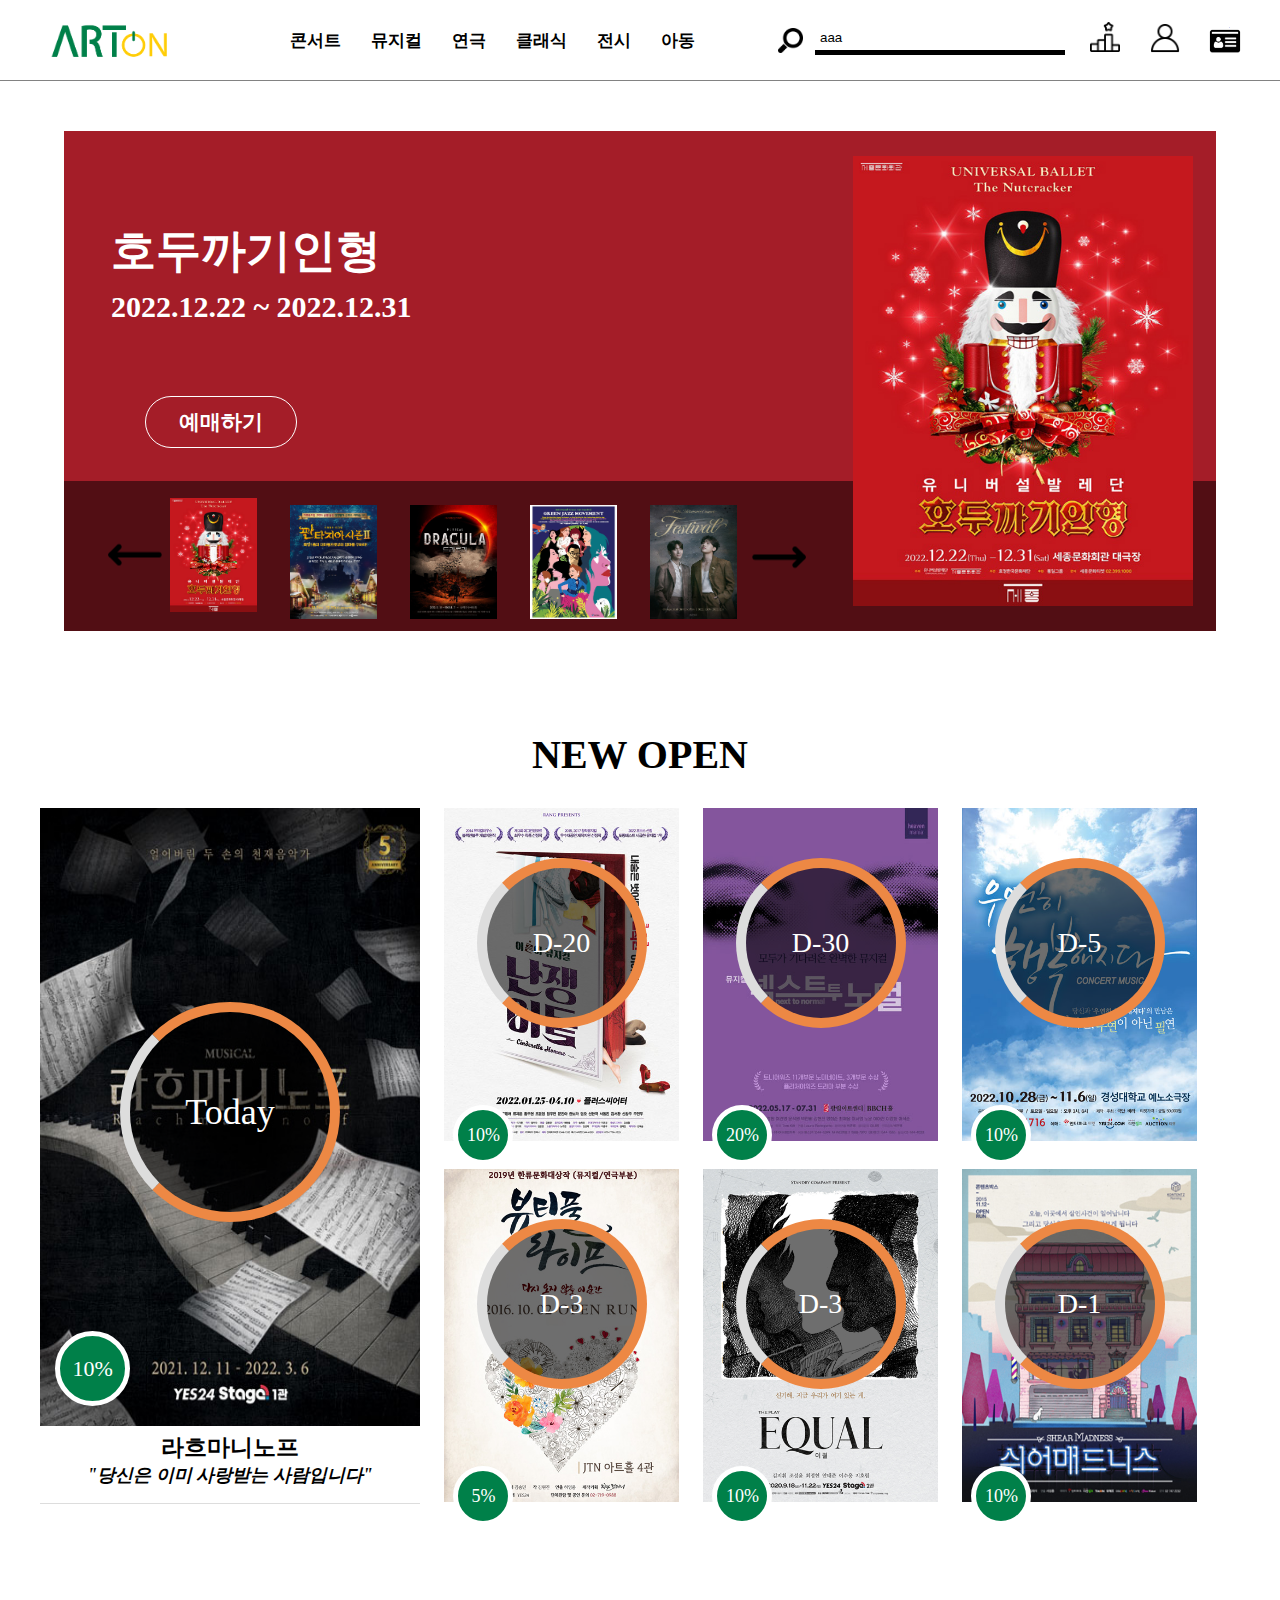
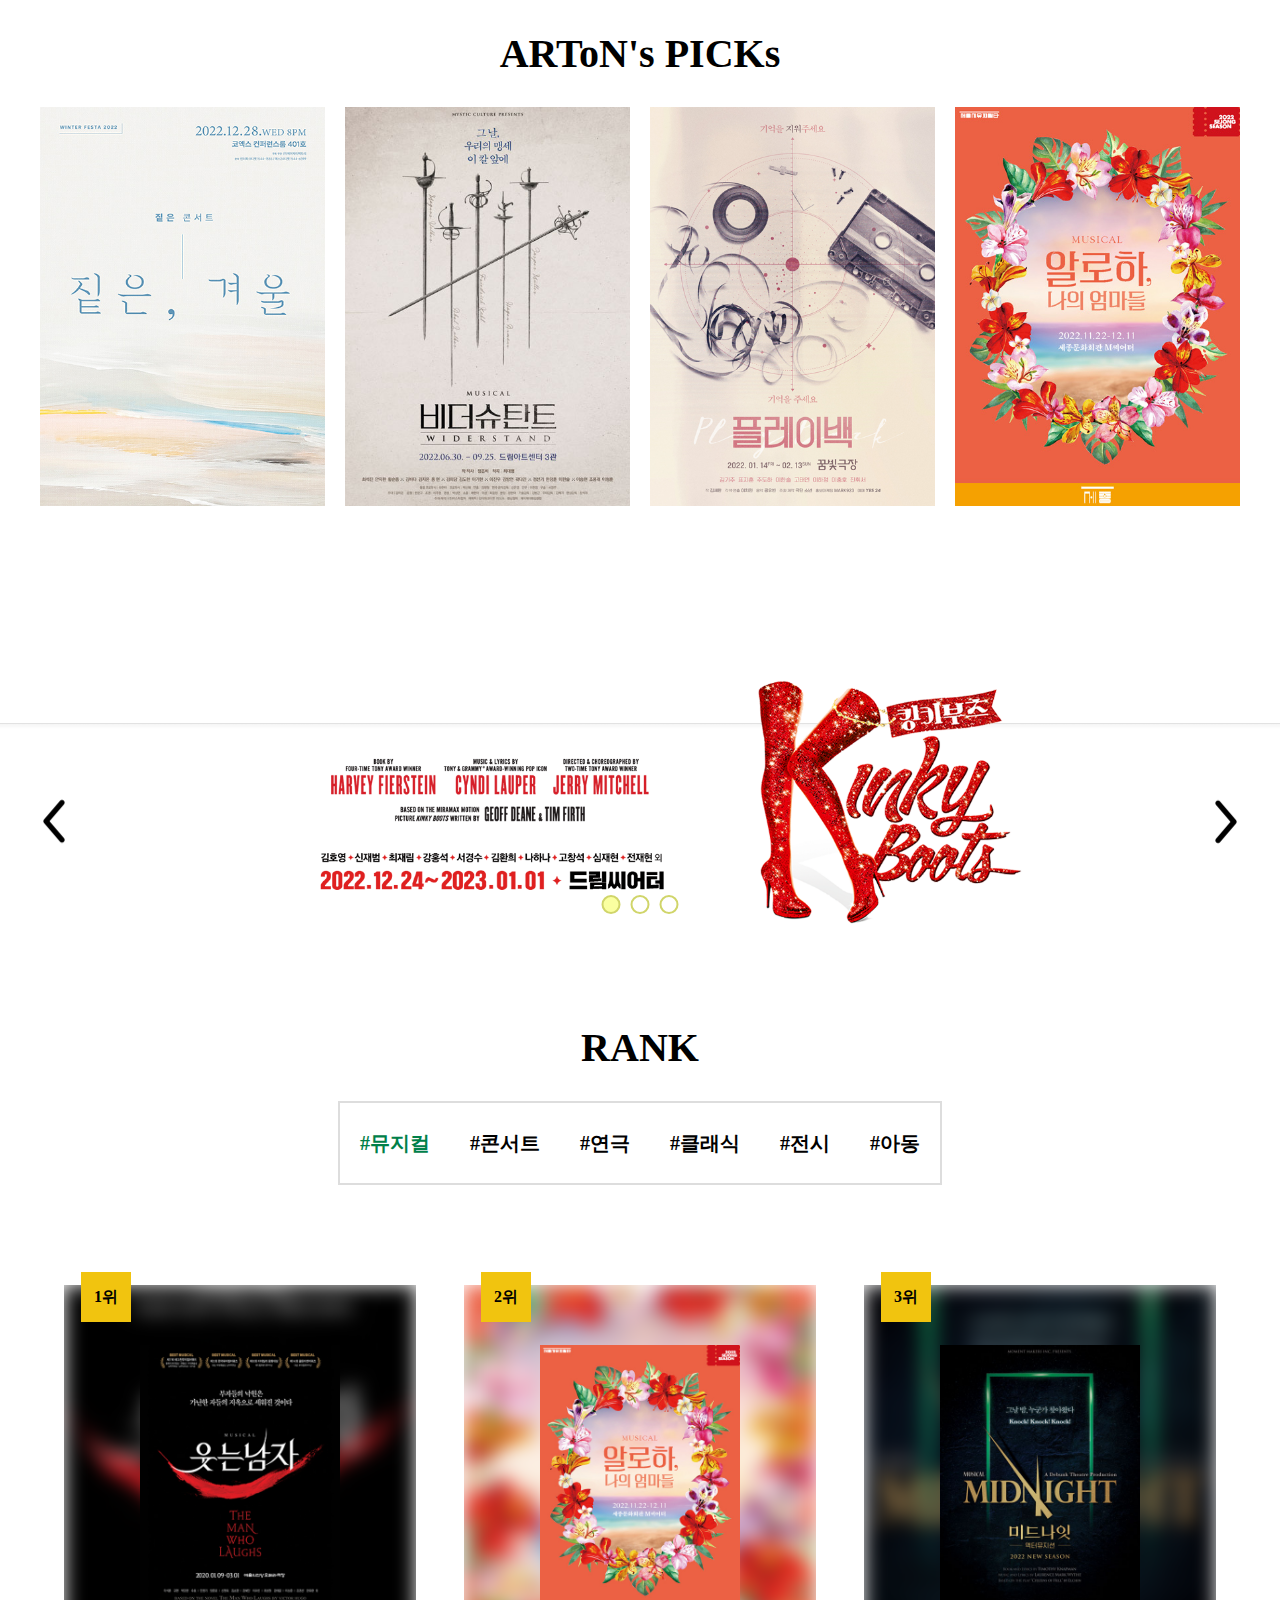
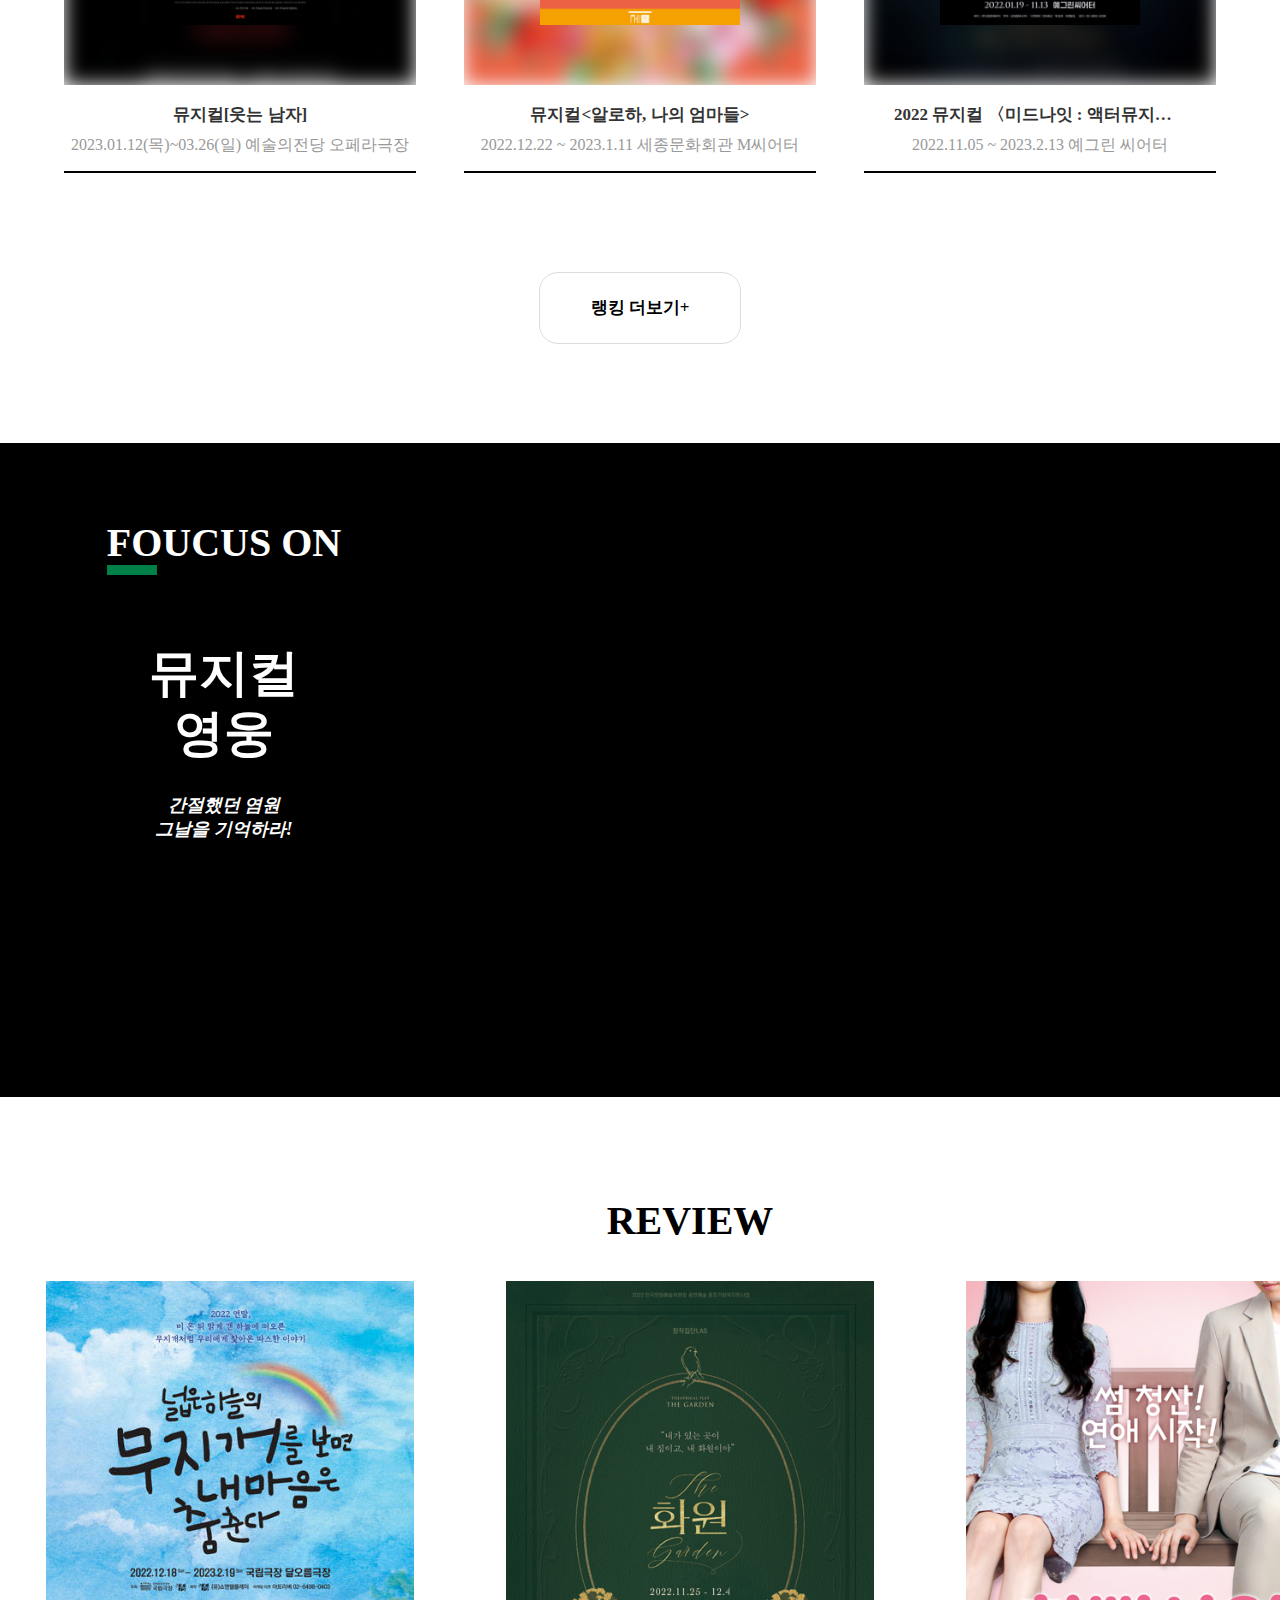
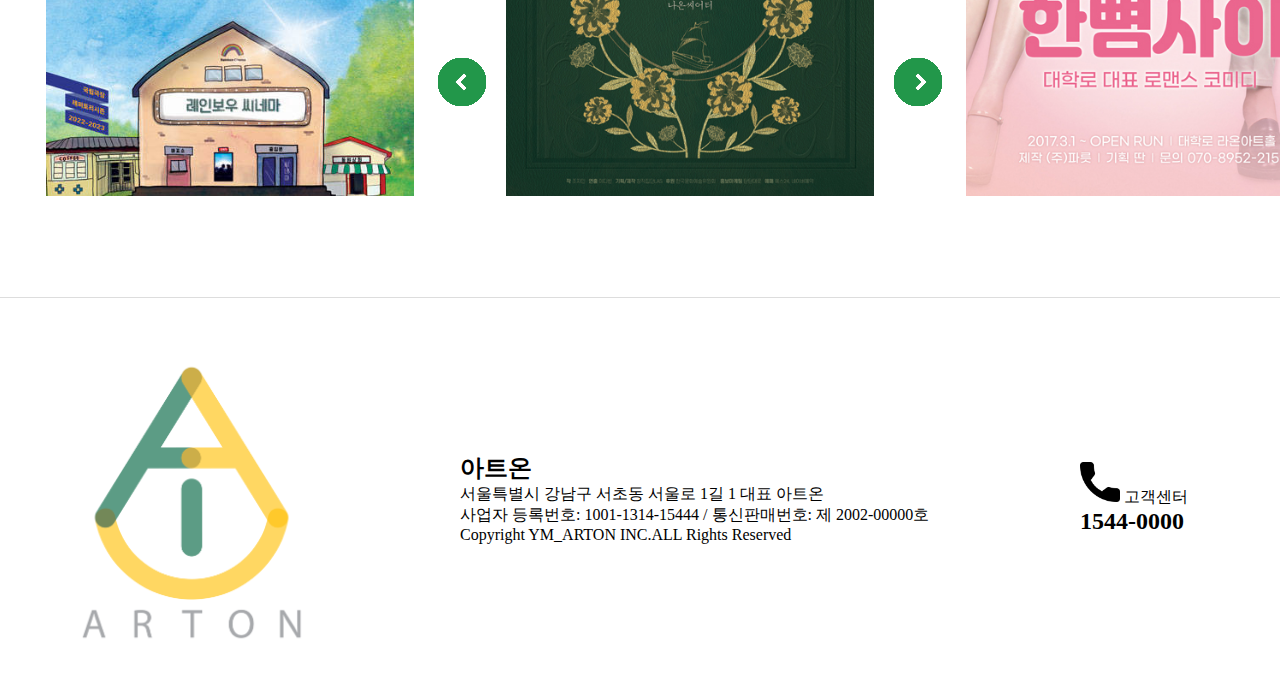
==== commit b86a8b42: "최종본" ====
--- a/index.html
+++ b/index.html
@@ -19,8 +19,49 @@
 <body>
     <div id="wrap">
         <img src="./img/상단이동icon.png" alt="" class="btn_gotop">
+        <div class="ham_box">
+            <div class="side_ham_box">
+                <div class="side_hamberg">
+                    <div class="line" id="line_top"></div>
+                    <div class="line" id="line_mid"></div>
+                    <div class="line" id="line_bot"></div>
+                </div>
+                <a href="#"><div class="ham_head">마이페이지</div></a>
+                <a href="#"><div class="ham_head">로그인</div></a>
+            </div>
+            <ul class="ham_menu_ul">
+                <li>
+                    <a href="#">콘서트</a>
+                </li>
+                <li>
+                    <a href="#">뮤지컬</a>
+                </li>
+                <li>
+                    <a href="#">연극</a>
+                </li>
+                <li>
+                    <a href="#">클래식</a>
+                </li>
+                <li>
+                    <a href="#">전시</a>
+                </li>
+                <li>
+                    <a href="#">아동</a>
+                </li>
+            </ul>
+            <div class="ham_reg">
+                <a href="#"><div class="ham_rank">랭킹</div></a>
+                <img src="./img/art_pick/concert_1.jpg" alt="">
+                <div class="ham_per">짙은겨울</div>
+            </div>
+        </div>
         <header class="header">
             <div class="header_area">
+                <div class="hamberg">
+                    <div class="line" id="line_top"></div>
+                    <div class="line" id="line_mid"></div>
+                    <div class="line" id="line_bot"></div>
+                </div>
                 <div class="logo">아트온 로고<a href="#"></a></div>
                 <ul class="menu_ul">
                     <li>
@@ -254,8 +295,6 @@
                             </div>
                         </div>
                     </div>
-                    <div class="art_button" >
-                    </div>
                 </div>
             </div>
             <div class="sub_slide_section">
@@ -515,10 +554,12 @@
             <div class="media_section">
                 <div class="media_info">
                     <div class="media_attention"><span>FOUCUS ON</span></div>
-                    <div class="media_title">
-                        <p>뮤지컬</p>
-                        <p>영웅</p> 
-                    </div>
+                    <a href="#">
+                        <div class="media_title">
+                            <p>뮤지컬</p>
+                            <p>영웅</p> 
+                        </div>
+                    </a>
                     <div class="media_comment">
                         <p> 간절했던 염원</p>
                         <p>그날을 기억하라! </p>
@@ -528,9 +569,9 @@
             </div>
             <div class="review_section">
                 <h2>REVIEW</h2>
+                <div class="btn" id="review_r_button"></div>
+                <div class="btn" id="review_l_button"></div>
                 <div class="review_area">
-                    <div class="btn" id="review_r_button"></div>
-                    <div class="btn" id="review_l_button"></div>
                     <div class="review_img_box review_item1">
                         <a href="#">
                             <div class="review_img" style="background: url(./img/넓은하늘_연극.png) no-repeat center / contain">
--- a/css/h_f.css
+++ b/css/h_f.css
@@ -28,6 +28,7 @@
    
 #wrap{
     /* min-width: 1400px; */
+    overflow: hidden;
 }
 /* *****************************헤더***************************** */
 .btn_gotop{
@@ -44,7 +45,7 @@
     width: 100%;
     height: 80px;
     display: flex;
-    justify-content: space-around;
+    justify-content: space-b;
     align-items: center;
     background: white;
     border-bottom: 1px solid #828282;
@@ -53,19 +54,19 @@
     position: fixed;
     left: 0%;
     top: 0%;
-    z-index: 999999;
+    z-index: 9999999;
 }
 .contents_area{ 
-    width: 1200px;
+    width: 100%;
+    max-width: 1200px;
     margin: 0 auto;
     display: inherit;
-    justify-content: inherit;   
+    justify-content: inherit;
     gap: inherit;
     align-items: inherit;
 }
 .header_area{
     width: 100%;
-    min-width: 1200px;
     height: 100%;
     box-sizing: border-box;
     display: flex;
@@ -217,4 +218,147 @@
     margin: 0%;
     font-size: 24px;
     font-weight: 900;
+}
+/* ////////////////////햄버그 */
+.hamberg {
+    width: 50px;
+    height: 50px;
+    cursor: pointer;
+    display: none;
+    padding: 10px;
+    box-sizing: border-box;
+}
+.line {
+    width: 100%;
+    height: 3px;
+    background-color: #000;
+    margin: 5px 0;
+}
+.ham_box {
+    width: 25%;
+    min-width: 225px;
+    height: 100vh;
+    background-color: rgb(0, 0, 0, .7);
+    transform: translateX(-100%);
+    transition: all 0.3s;
+    position: fixed;
+    left: 0;
+    top: 0px;
+    z-index: 99999;
+    box-sizing: border-box;
+}
+#ham_remove{
+    position: absolute;
+    right: -8%;
+    top: 3%;
+    width: 40px;
+    background: #fff;
+    border-radius: 26px;
+}
+.ham_active {
+    transform: translateX(0);
+    z-index: 9999999;
+}
+.ham_menu_ul{
+    line-height: 70px;
+    color: #fff;
+    text-align: center;
+    font-weight: 900;
+    font-size: 18px;
+    border-bottom: 1px solid;
+}
+.ham_reg{
+    text-align: center;
+    color: #fff;
+    line-height: 40px;
+    margin-top: 30px;
+    position: relative;
+}
+.ham_rank{
+    font-size: 20px;
+}
+.ham_reg > img{
+    width: 100px;
+    height: 130px;
+}
+.ham_per{
+    width: 100px;
+    text-align: center;
+    position: absolute;
+    left: 50%;
+    bottom: -23px;
+    transform: translateX(-50%);
+    overflow: hidden;
+    text-overflow: ellipsis;
+}
+.ham_head{
+    color: #fff;
+    float: right;
+    margin-top: 29px;
+    margin-left: 13px;
+}
+a > .ham_head:nth-child(2){
+    margin: 10px 0;
+}
+.side_ham_box{
+    width: 100%;
+    height: 80px;
+    background-color: #000;
+    padding: 0 10px;
+    box-sizing: border-box;
+}
+.side_hamberg {
+    width: 50px;
+    height: 50px;
+    cursor: pointer;
+    padding: 10px;
+    box-sizing: border-box;
+    padding-top: 26px;
+    float: left;
+}
+.side_hamberg .line {
+    width: 100%;
+    height: 3px;
+    background-color: #fff;
+    margin: 5px 0;
+}
+@media screen and (max-width : 1200px) {
+    .menu_ul{
+        display: none;
+    }
+    #srch_con{
+        display: none;
+    }
+    .hamberg{
+        display: block;
+    }
+    .icon_area{
+        display: none;
+    }
+    .search_bar{
+        width: 50px;
+    }
+    .footer {
+        height: auto;
+        display: block;
+        gap: none;
+        align-items: center;
+        text-align: center;
+    }
+    .f_logo {
+        width: 100%;
+        height: 140px;
+        background: url(../img/최종_푸터_로고.png) no-repeat center / contain;
+        text-indent: -9999px;
+    }
+    .f_desc {
+        width: 100%;
+    }
+    .cst_num {
+        width: 100%;
+    }
+    .cst_num img {
+        width: 20px;
+    }
+    
 }--- a/css/index.css
+++ b/css/index.css
@@ -1,5 +1,6 @@
 .main{
-    width: 100%;
+    max-width: 1920px;
+    margin: auto;
     margin-top: 50px;
 }
 /* 체크 되어 있을때 색깔 들어오는 클래스 */
@@ -73,6 +74,7 @@
     top: 5%;
     z-index: 999999;
     cursor: pointer;
+    transition: all .5s;
 }
 .buy_button{
     position: absolute;
@@ -261,7 +263,8 @@
 }
 /* ***************************** ARTon's PICK ***************************** */
 .art_pick_section{
-
+    width: 100%;
+    margin-bottom: 100px;
 }
 .art_pick_section > h2{
     text-align: center;
@@ -272,14 +275,19 @@
 }
 .pick_area{
     display: flex;
-    gap: 10px;
 }
 .pick_info{
     position: relative;
     overflow: hidden;
+    width: calc((100% - 20px * 3) / 4);
+    margin-right: 20px;
+    margin-bottom: 20px;
+}
+.pick_info:nth-child(4){
+    margin: 0;
 }
 .pick_img{
-    width: 290px;
+    width: 100%;
 }
 .pick_desc{
     position: absolute;
@@ -325,14 +333,14 @@
 .sub_slide_section{
     position: relative;
     width: 100%;
-    height: 400px;
     overflow: hidden;
+    padding-bottom: 23%; 
 }
 .sub_banner{
     position: absolute;
-    top: 0%;
-    width: 100%;
-    height: 100%;
+    bottom: 0%;
+    width: 100%;
+    padding-bottom: 21%;
 }
 .banner1{left: 0%;}
 .banner2{left: 100%;}
@@ -341,7 +349,7 @@
     position: absolute;
     left: 3%;
     top: 50%;
-    transform: translateY(40%);    
+    transform: translateY(20%);    
     z-index: 99999;
     cursor: pointer;
 }
@@ -349,7 +357,7 @@
     position: absolute;
     right: 3%;
     top: 50%;
-    transform: translateY(40%);
+    transform: translateY(20%);
     z-index: 99999;
     cursor: pointer;
 }
@@ -430,7 +438,7 @@
     height: 100%;
     filter: blur(10px);
     transition: all .5s;
-    background-position: -41px -15px;
+    background-position: center;
 }
 .rank_front_img{
     position: absolute;
@@ -475,6 +483,8 @@
     display: flex;
     justify-content: space-between;
     background: #000;
+    padding-bottom: 20%;
+    position: relative;
 }
 .media_info{
     width: 35%;
@@ -518,7 +528,10 @@
 }
 iframe{
     width: 65%;
-    height: 560px;
+    height: 100%;
+    position: absolute;
+    left: 35%;
+    top: 0%;
 }
 /* ***************************** REVIEW ***************************** */
 .review_section{
@@ -527,6 +540,7 @@
     margin: auto;
     padding: 100px 0;
     overflow: hidden;
+    position: relative;
 }
 .review_section > h2{
     text-align: center;
@@ -616,10 +630,223 @@
 #review_r_button{
     background: url(../img/review_right_button.png) no-repeat center;
     right: 437px;
-    top: 459px;
+    top: 560px;
 }
 #review_l_button{
     background: url(../img/review_left_button2.png) no-repeat center;
     left: 437px;
-    top: 459px;
+    top: 560px;
+}
+/* ***************************** 반응형 ***************************** */
+/* 메인 슬라이드 이미지 크기 조정 */
+@media screen and (max-width : 1290px) {
+    .main_img{
+        width: 340px;
+        height: 450px;
+    }
+}
+@media screen and (max-width : 1230px) {
+    .main_img{
+        width: 250px;
+        height: 310px;
+    }
+}
+
+@media screen and (max-width : 1200px) {
+    /* 뉴섹션 3 * 3 으로 바꾸기 */
+    .new_section {
+        width: 100%;
+        display: flex;
+        flex-wrap: wrap;
+        justify-content: center;
+        padding-bottom: 10px;
+    }
+    .new_main_img{
+        text-align: center;
+        font-size: 23px;
+        border-bottom: 1px solid #ddd;
+        padding-bottom: 16px;
+        display: none;
+    }
+    .new_img {
+        margin: 0;
+        margin: 10px 40px;
+    }
+    .new_main_img {
+        display: none;
+    }
+    .new_section > h2 {
+        width: 100%;
+    }
+}
+@media screen and (max-width : 1075px) {
+    /* 랭크 어느정도 작아지면 1등만 보여지게 하기 */
+    .rank_img_area {
+        width: 562px;
+        height: 520px;
+    }
+    .rank_img_box {
+        background-position: center;
+    }
+    .rank_front_img {
+        width: 330px;
+        height: 430px;
+    }
+    .rank_info {
+        width: 100%;
+        line-height: 24px;
+        font-size: 20px;
+    }
+    .rank_info + p {
+        width: 100%;
+    }
+    .rank_article {
+        margin: 50px 0;
+    }
+    .rank_cate:nth-child(2){
+        display: none;
+    }
+    .rank_cate:nth-child(3){
+        display: none;
+    }
+    /* 미디어 섹션에서 동영상만 보여지게 하기 */
+    .media_info{
+        display: none;
+    }
+    .media_section{
+        padding-bottom: 56.25%;
+    }
+    iframe{
+        width: 100%;
+        height: 100%;
+        position: absolute;
+        left: 0%;
+        top: 0%;
+    }
+    /* 리뷰 섹션 크기 조정 및 슬라이드 버튼 위치 조정 */
+    .review_section {
+        width: 460px;
+    }
+    #review_r_button {
+        background: url(../img/review_right_button.png) no-repeat center/ cover;
+        right: 5px;
+        top: 438px;
+    }
+    #review_l_button {
+        background: url(../img/review_left_button2.png) no-repeat center/ cover;
+        left: 5px;
+        top: 438px;
+    }
+    .btn{
+        width: 32px;
+        height: 32px;
+    }
+}
+
+@media screen and (max-width : 962px) {
+    /* 아트온 섹션 2 * 2 로 바꿔주기 */
+    .pick_area {
+        width: 100%;
+        display: flex;
+        flex-wrap: wrap;
+        justify-content: center;
+    }
+    .pick_info {
+        position: relative;
+        overflow: hidden;
+        width: calc((100% - 50px * 3) / 2);
+        margin-right: 20px;
+        margin-bottom: 20px;
+    }
+    .pick_info:nth-child(4) {
+        margin-right: 20px;
+        margin-bottom: 20px;
+    }
+}
+
+@media screen and (max-width : 900px) {
+    /* 서브 슬라이드 인디케이터 크기 조정 및 화살표 크기 조정 */
+    #sub_left {
+        width: 28px;
+        bottom: 50%;
+        transform: translateY(0%);
+    }
+    #sub_right{
+        width: 28px;
+        bottom: 50%;
+        transform: translateY(0%);
+    }
+    .sub_indi_icon {
+        width: 7px;
+        height: 7px;
+        border: 2px solid #d0d56a;
+        border-radius: 50%;
+        cursor: pointer;
+    }
+}
+@media screen and (max-width : 725px) {
+    /* 메인 슬라이드 레이아웃 조정 */
+    .buy_button {
+        left: 50%;
+        bottom: 0;
+        z-index: 999;
+        transform: translateX(-50%);
+    }
+    .main_img {
+        width: 96%;
+        height: 84%;
+    }
+    .buy_button {
+        left: 50%;
+        bottom: 13px;
+        top: auto;
+        z-index: 9999;
+        transform: translateX(-50%);
+    }
+    .main_slide {
+        width: 90%;
+        height: 690px;
+    }
+    .img_indi {
+        display: none;
+    }
+}
+@media screen and (max-width: 645px) {
+   /* new 섹션 1 * 1 일때 이미지 2개 지우기 */
+    .new_img:nth-of-type(3),
+    .new_img:nth-of-type(4){
+        display: none !important;
+    }
+}
+@media screen and (max-width: 600px) {
+    /* 아트온 섹션 공연 글자 작아지기 */
+    .pick_desc {
+        font-size: 17px;
+    }
+}
+@media screen and (max-width: 400px) {
+    /* 랭크 공연 정보 폰트 키우기 */
+    .rank_item {
+        font-size: 16px;
+        font-weight: 900;
+    }
+    /* 아트온 픽 폰트 줄이기 */
+    .pick_desc {
+        font-size: 12px;
+    }
+}
+/*  모바일로 들어왔을떄 보여주는 화면 */
+@media screen and (max-width: 360px) {
+    .main_slide {
+        height: 500px;
+    }
+    .main_img {
+        top: 1%;
+    }
+    .review_section {
+        display: none;
+    }
+    .media_section {
+        margin-bottom: 80px;
+    }
 }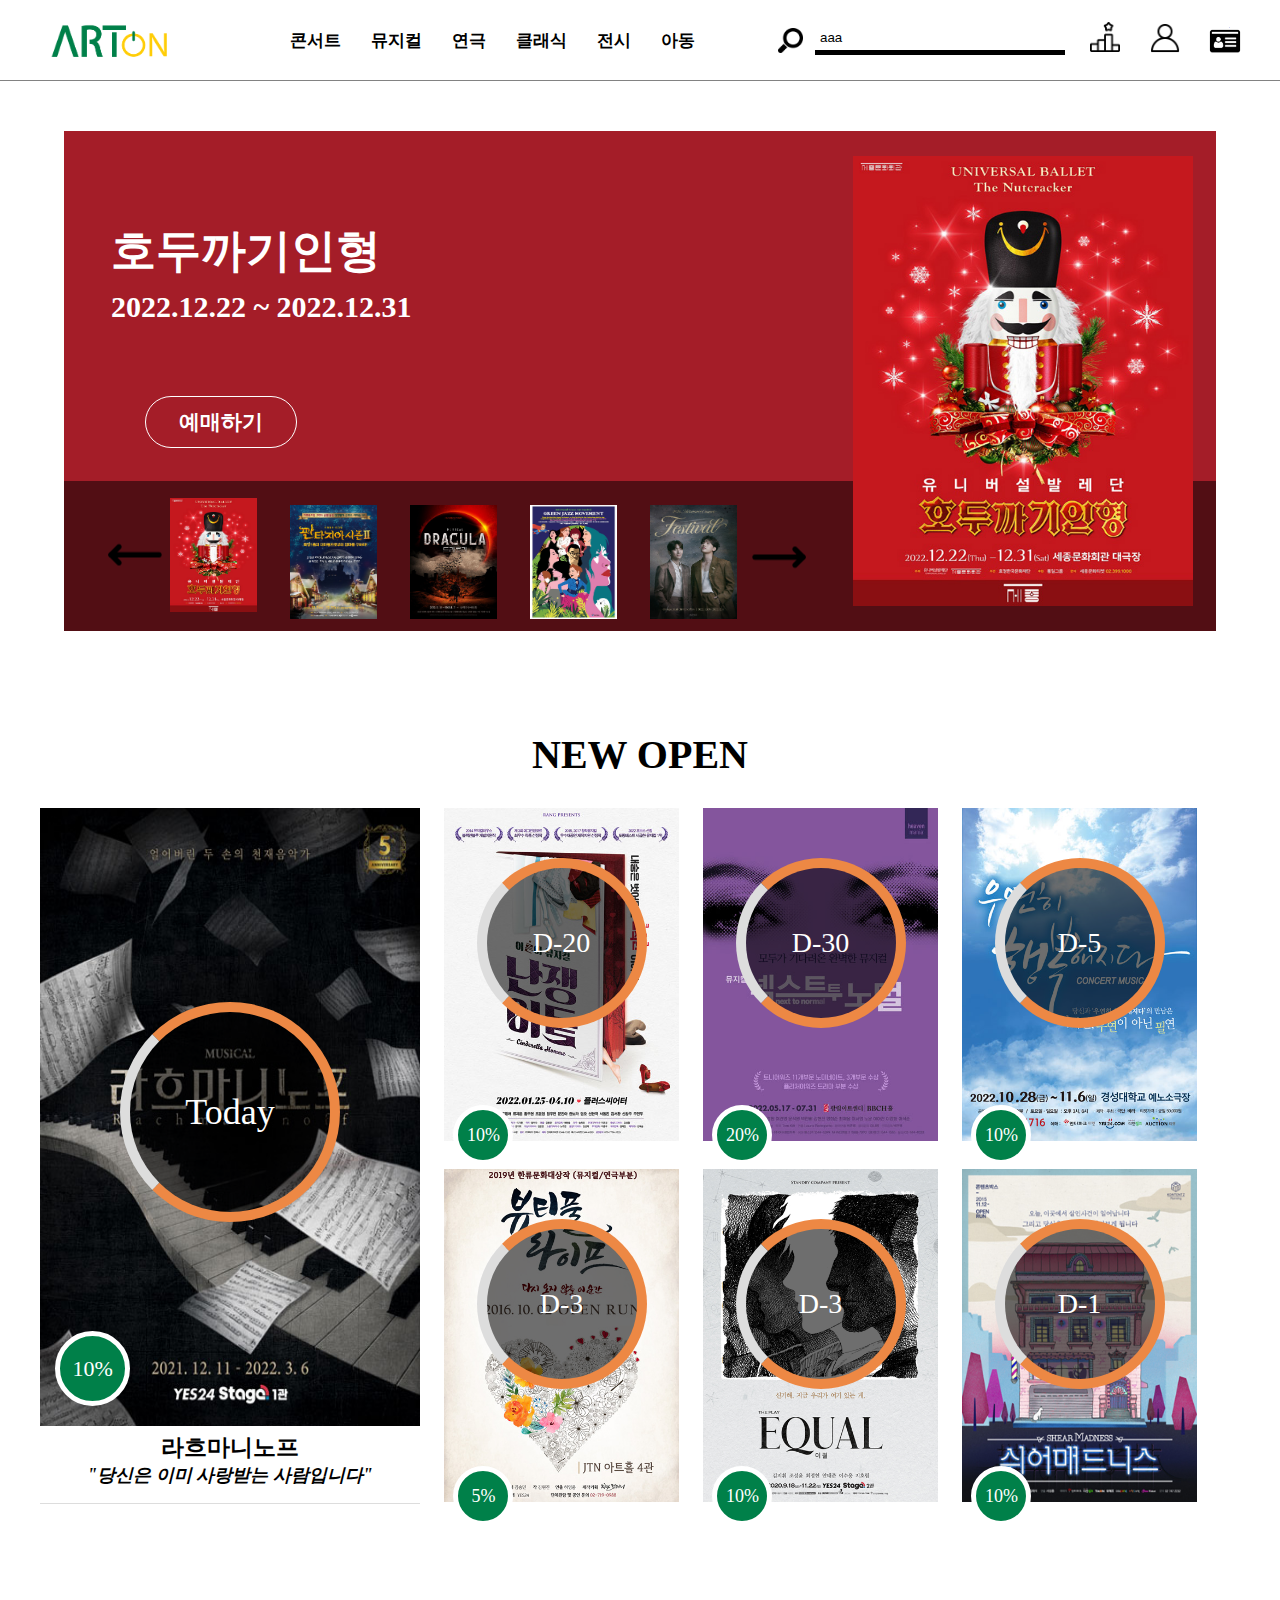
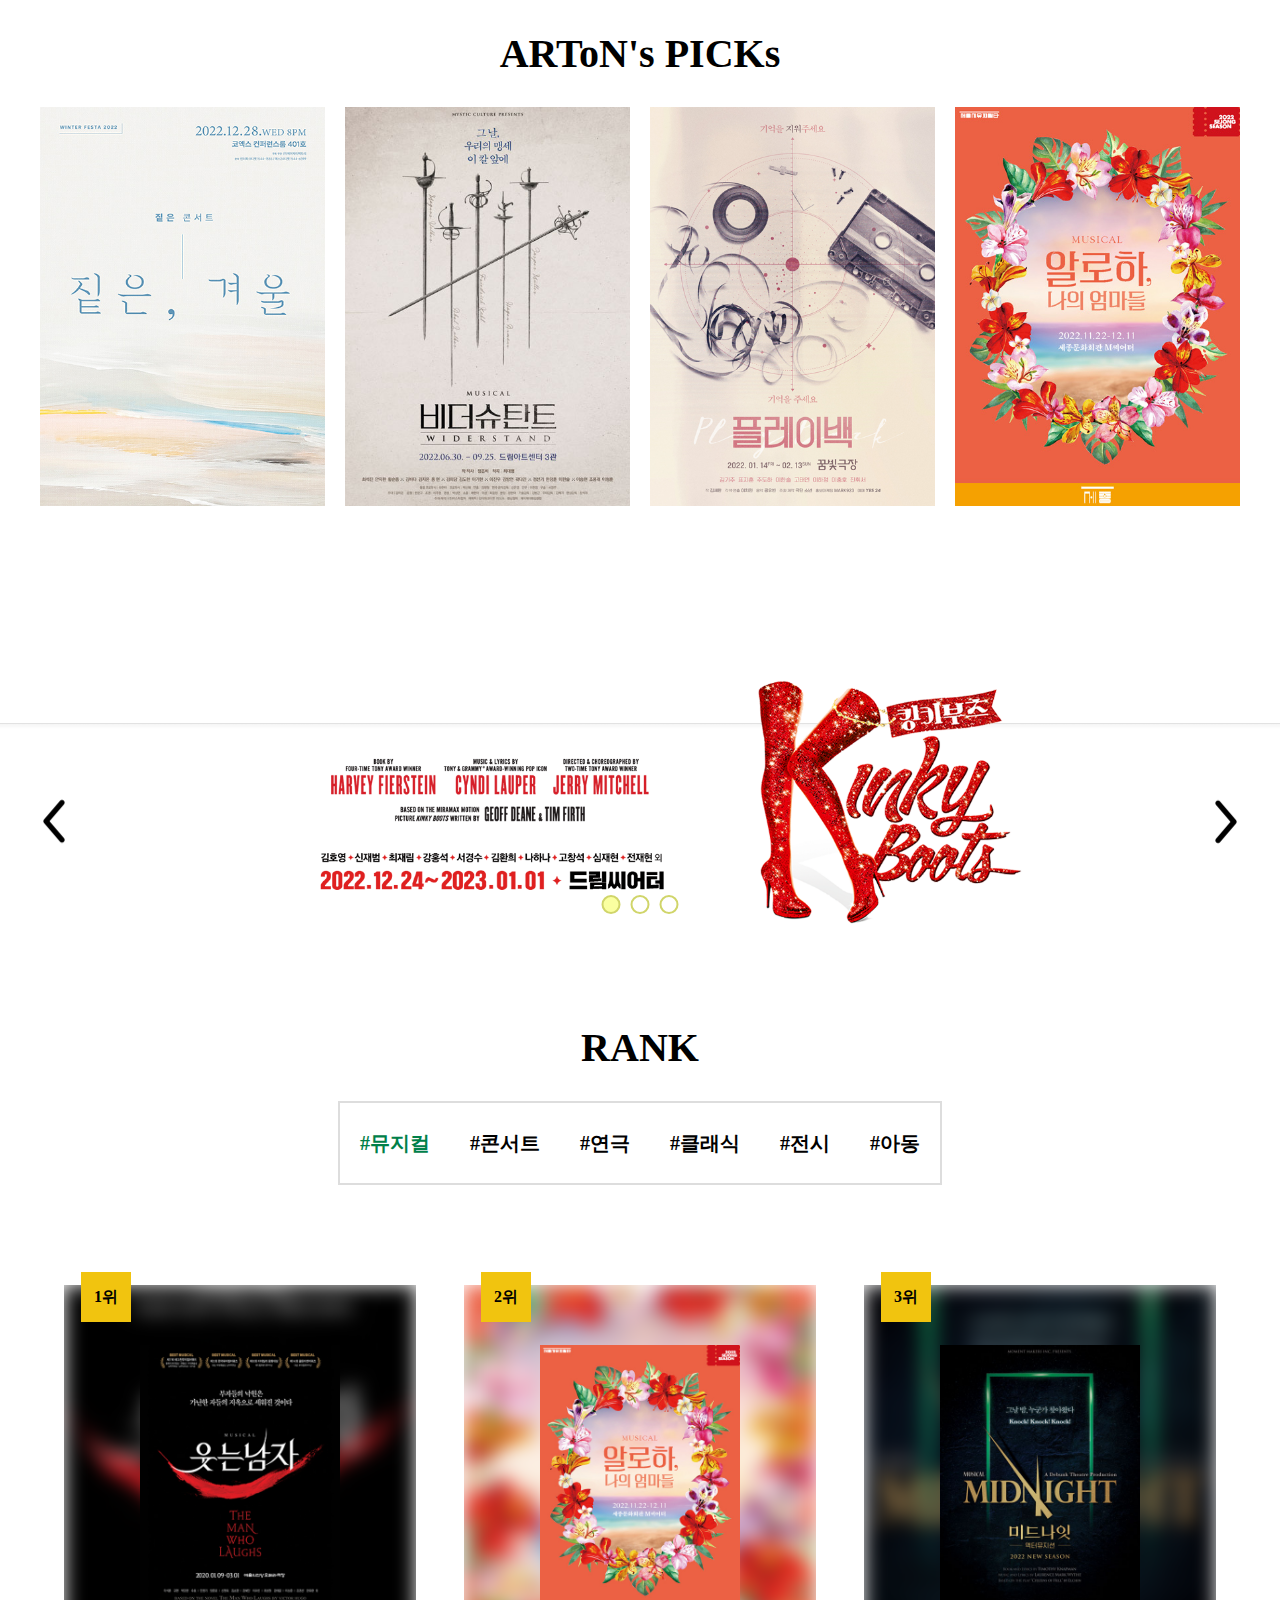
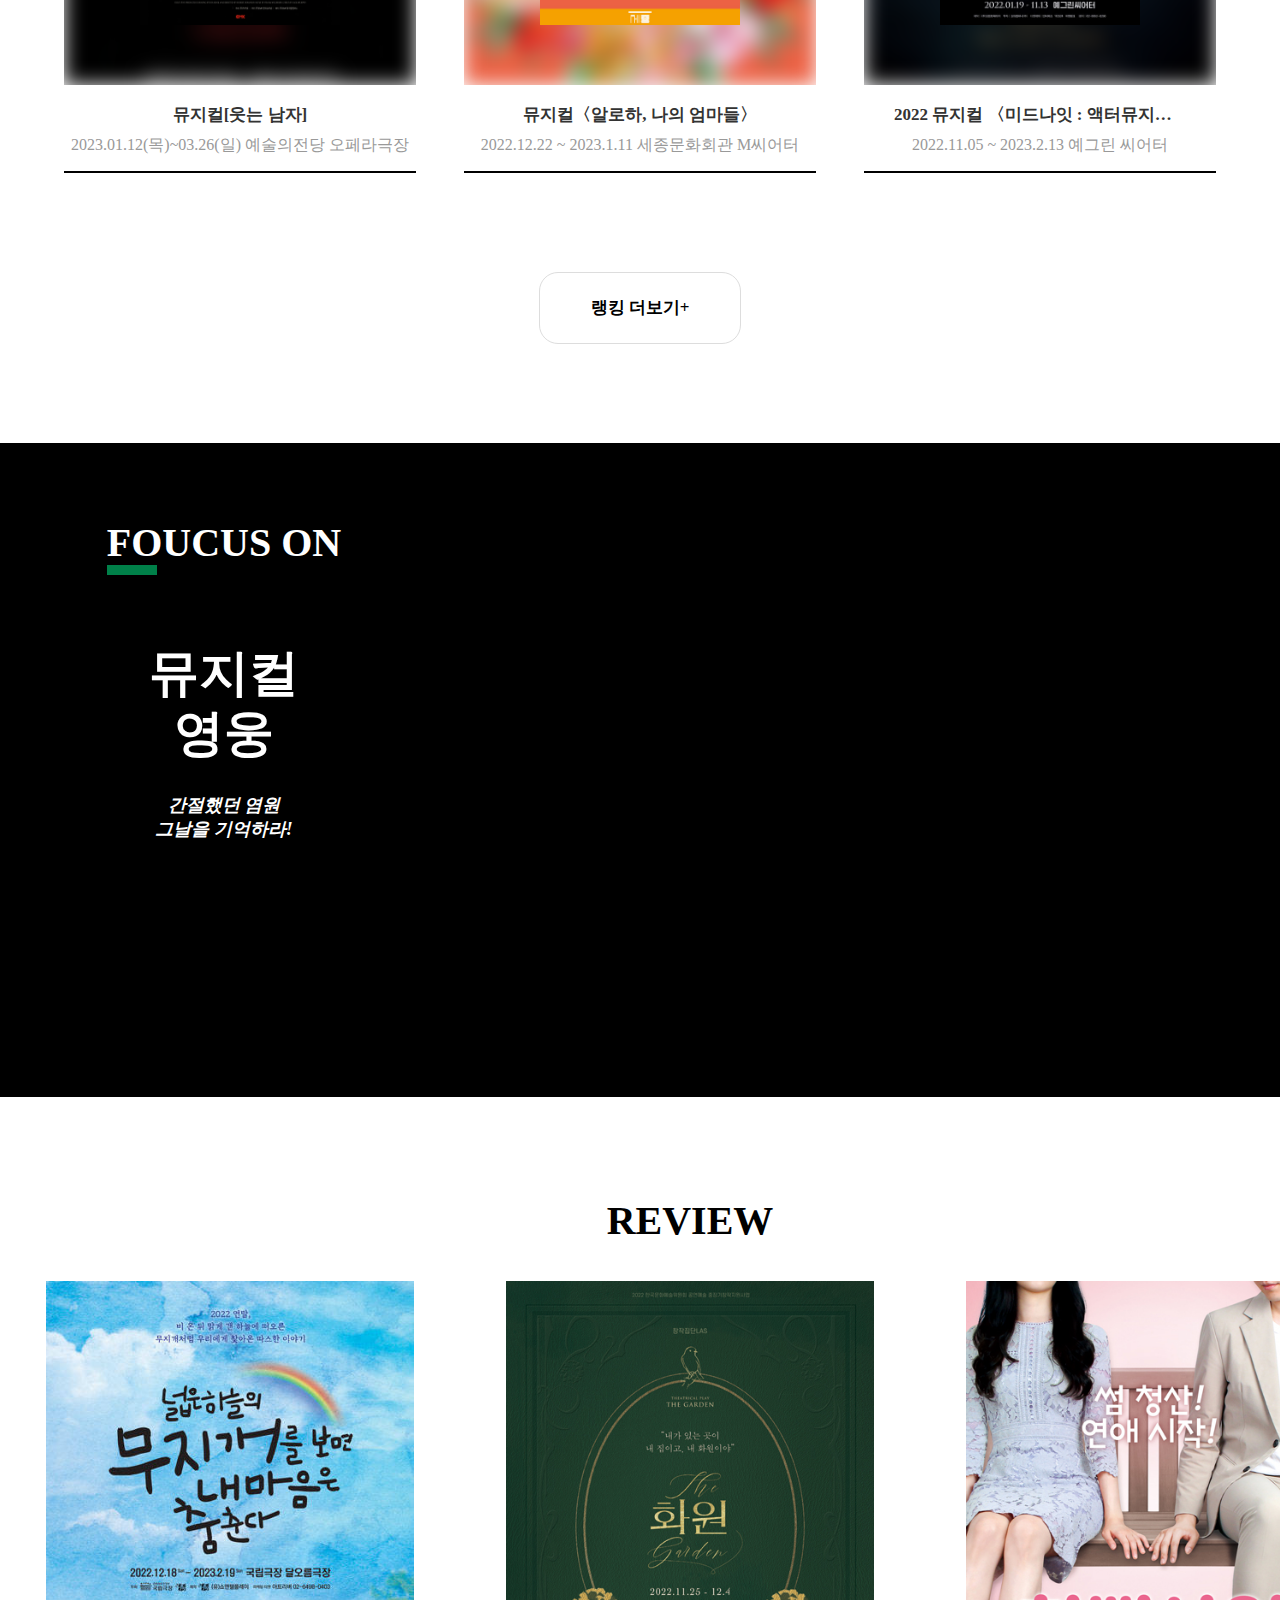
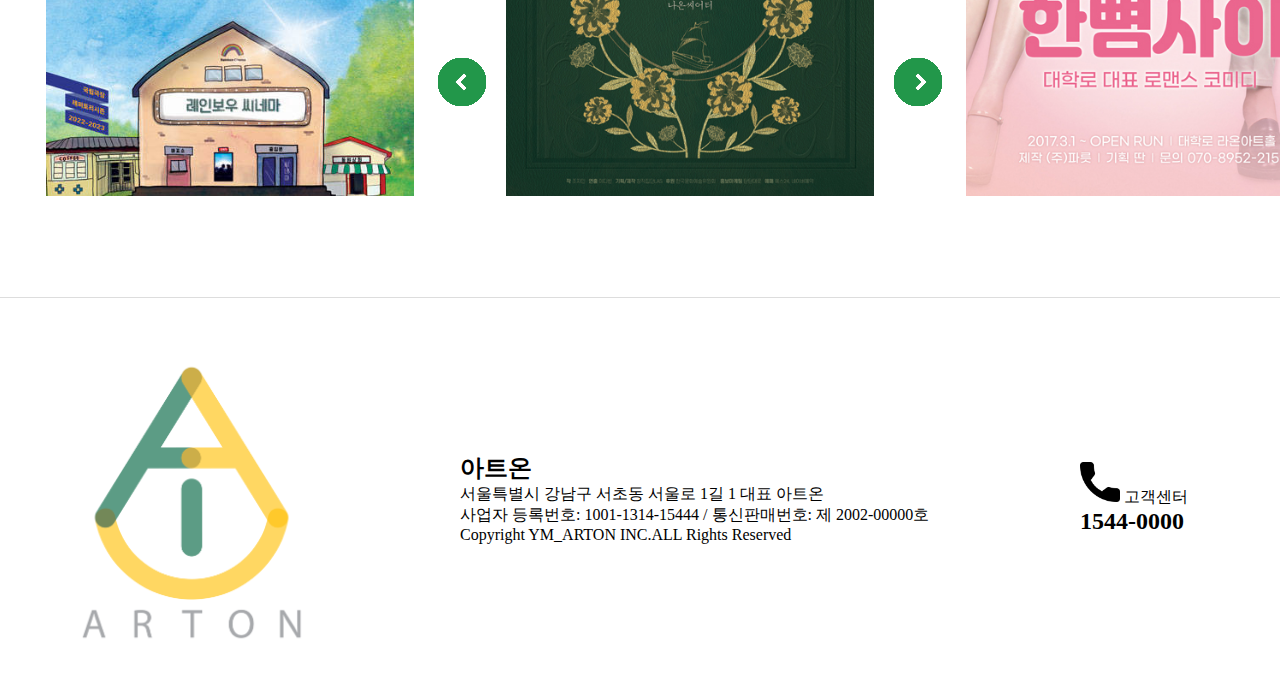
==== commit 0dd4c7d3: "last commit" ====
--- a/index.html
+++ b/index.html
@@ -22,9 +22,9 @@
         <div class="ham_box">
             <div class="side_ham_box">
                 <div class="side_hamberg">
-                    <div class="line" id="line_top"></div>
-                    <div class="line" id="line_mid"></div>
-                    <div class="line" id="line_bot"></div>
+                    <div class="line" ></div>
+                    <div class="line" ></div>
+                    <div class="line" ></div>
                 </div>
                 <a href="#"><div class="ham_head">마이페이지</div></a>
                 <a href="#"><div class="ham_head">로그인</div></a>
@@ -58,9 +58,9 @@
         <header class="header">
             <div class="header_area">
                 <div class="hamberg">
-                    <div class="line" id="line_top"></div>
-                    <div class="line" id="line_mid"></div>
-                    <div class="line" id="line_bot"></div>
+                    <div class="line" ></div>
+                    <div class="line" ></div>
+                    <div class="line" ></div>
                 </div>
                 <div class="logo">아트온 로고<a href="#"></a></div>
                 <ul class="menu_ul">
@@ -338,7 +338,7 @@
                                     </div>
                                     <img class="rank_front_img" src="./img/art_pick/musical_2.jpg" alt="포스터">
                                 </div>
-                                <div class="rank_info">뮤지컬<알로하, 나의 엄마들></div>
+                                <div class="rank_info">뮤지컬〈알로하, 나의 엄마들〉</div>
                                 <p>2022.12.22 ~ 2023.1.11 세종문화회관 M씨어터</p>
                                 <div class="ranking_icon">2위</div>
                             </a>
@@ -452,7 +452,7 @@
                                     </div>
                                     <img class="rank_front_img" src="./img/art_pick/musical_2.jpg" alt="포스터">
                                 </div>
-                                <div class="rank_info">뮤지컬<알로하, 나의 엄마들></div>
+                                <div class="rank_info">뮤지컬〈알로하, 나의 엄마들〉</div>
                                 <p>2022.12.22 ~ 2023.1.11 세종문화회관 M씨어터</p>
                                 <div class="ranking_icon">2위</div>
                             </a>
@@ -565,7 +565,7 @@
                         <p>그날을 기억하라! </p>
                     </div>
                 </div>
-                <iframe src="https://www.youtube.com/embed/RRL82GjlZiM" frameborder="0" allowfullscreen></iframe>
+                <iframe src="https://www.youtube.com/embed/RRL82GjlZiM" allowfullscreen></iframe>
             </div>
             <div class="review_section">
                 <h2>REVIEW</h2>
@@ -585,7 +585,7 @@
                         <a href="#">
                             <div class="review_img" style="background: url(./img/review_2.jpg) no-repeat center / contain">
                                 <div class="review">
-                                    어릴 때 재밌게 읽었던 <비밀의 화원>을 바탕으로 한 이야기라 더 흥미롭게 봤어요. 여전히 화원이 아이들에게 서로 위로하고 희망을 갖는 공간이 되는 것 같아 좋더라고요. 이런 공간이 어디에나, 누구에게나 있으면 좋을 것 같아요. 세 친구들만의 비밀의 화원이 점점 더 넓어지길 바라게 됩니다.
+                                    어릴 때 재밌게 읽었던 〈비밀의 화원〉을 바탕으로 한 이야기라 더 흥미롭게 봤어요. 여전히 화원이 아이들에게 서로 위로하고 희망을 갖는 공간이 되는 것 같아 좋더라고요. 이런 공간이 어디에나, 누구에게나 있으면 좋을 것 같아요. 세 친구들만의 비밀의 화원이 점점 더 넓어지길 바라게 됩니다.
                                 </div>
                             </div>
                         </a>
--- a/css/h_f.css
+++ b/css/h_f.css
@@ -110,7 +110,7 @@
     bottom: -7px;
     width: 0;
     height: 5px;
-    background-color: #22974a;
+    background-color: #008049;
 }
 /* 마우스 호버시 밑줄 왼쪽에서 오른쪽 */
 .menu_ul > li:hover::after{
@@ -244,7 +244,7 @@
     position: fixed;
     left: 0;
     top: 0px;
-    z-index: 99999;
+    z-index: 99999999;
     box-sizing: border-box;
 }
 #ham_remove{
@@ -257,7 +257,6 @@
 }
 .ham_active {
     transform: translateX(0);
-    z-index: 9999999;
 }
 .ham_menu_ul{
     line-height: 70px;
--- a/css/index.css
+++ b/css/index.css
@@ -532,6 +532,7 @@
     position: absolute;
     left: 35%;
     top: 0%;
+    border: 0px;
 }
 /* ***************************** REVIEW ***************************** */
 .review_section{
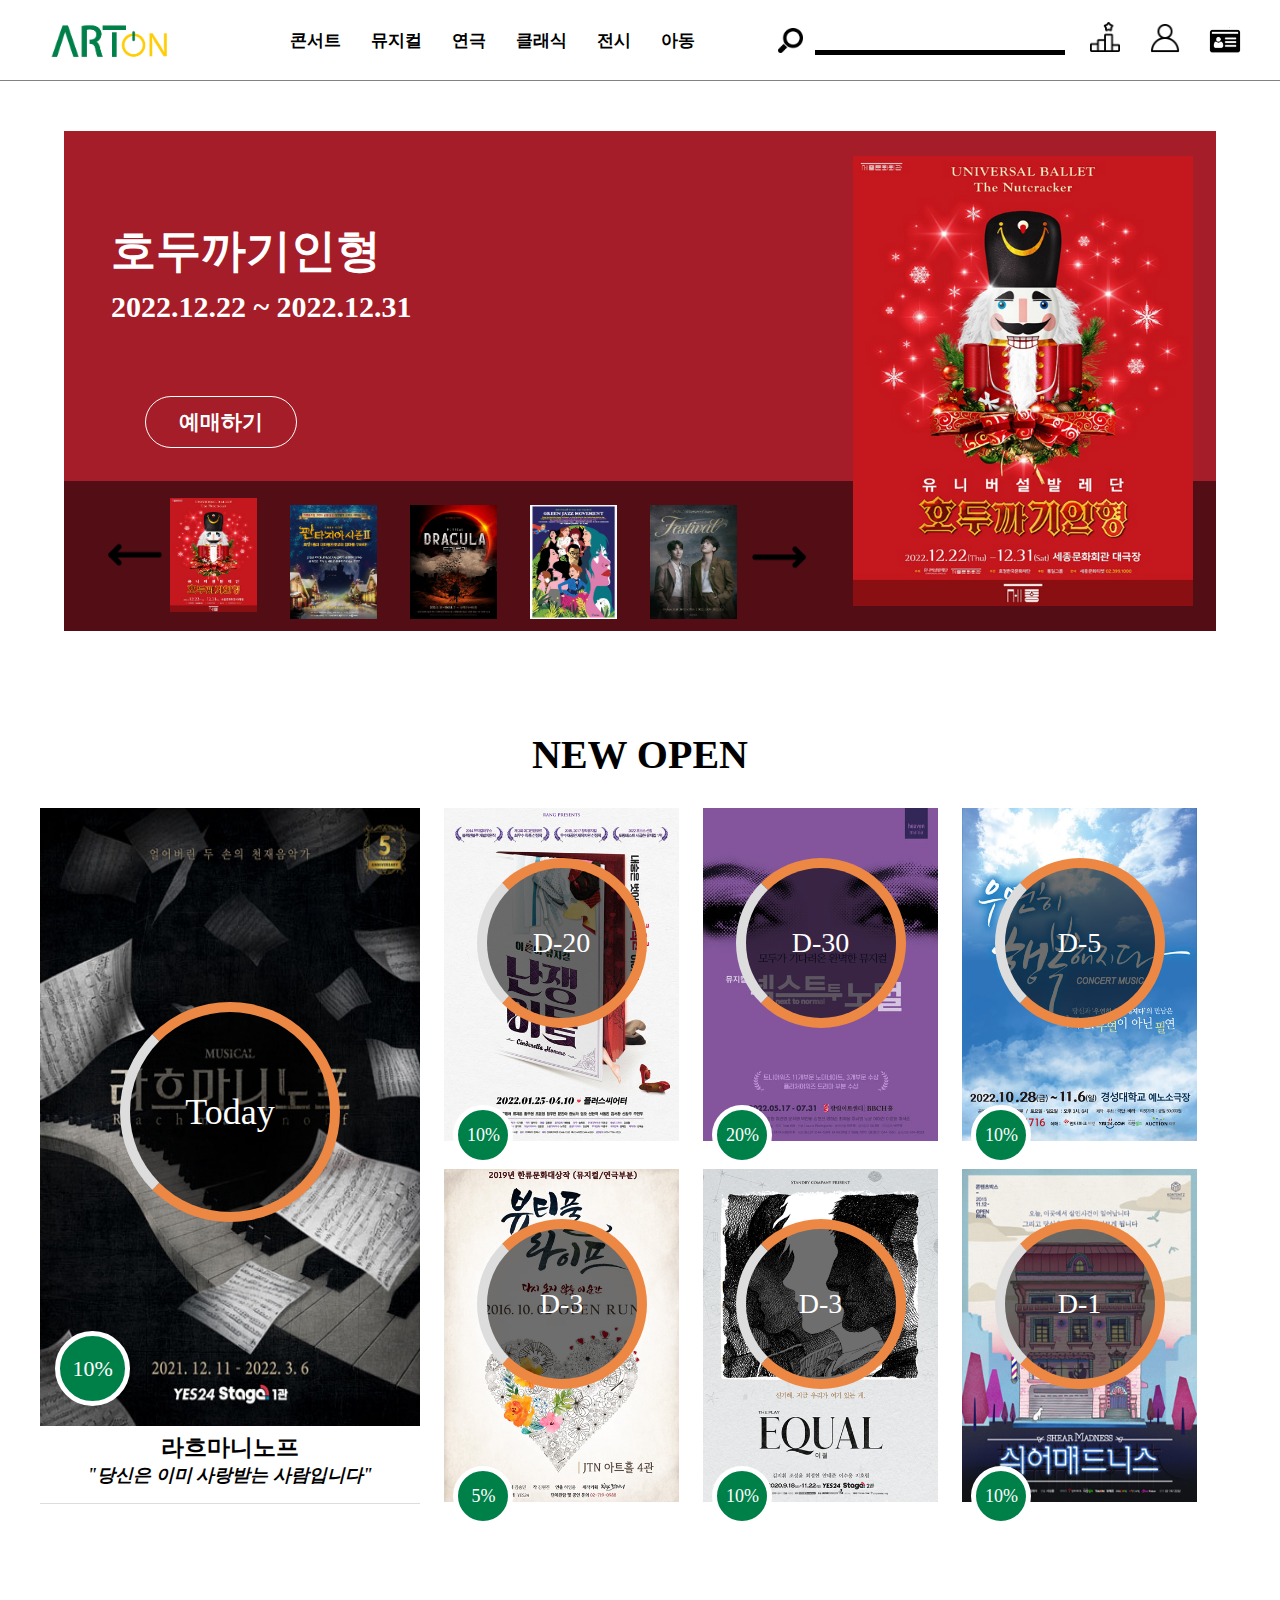
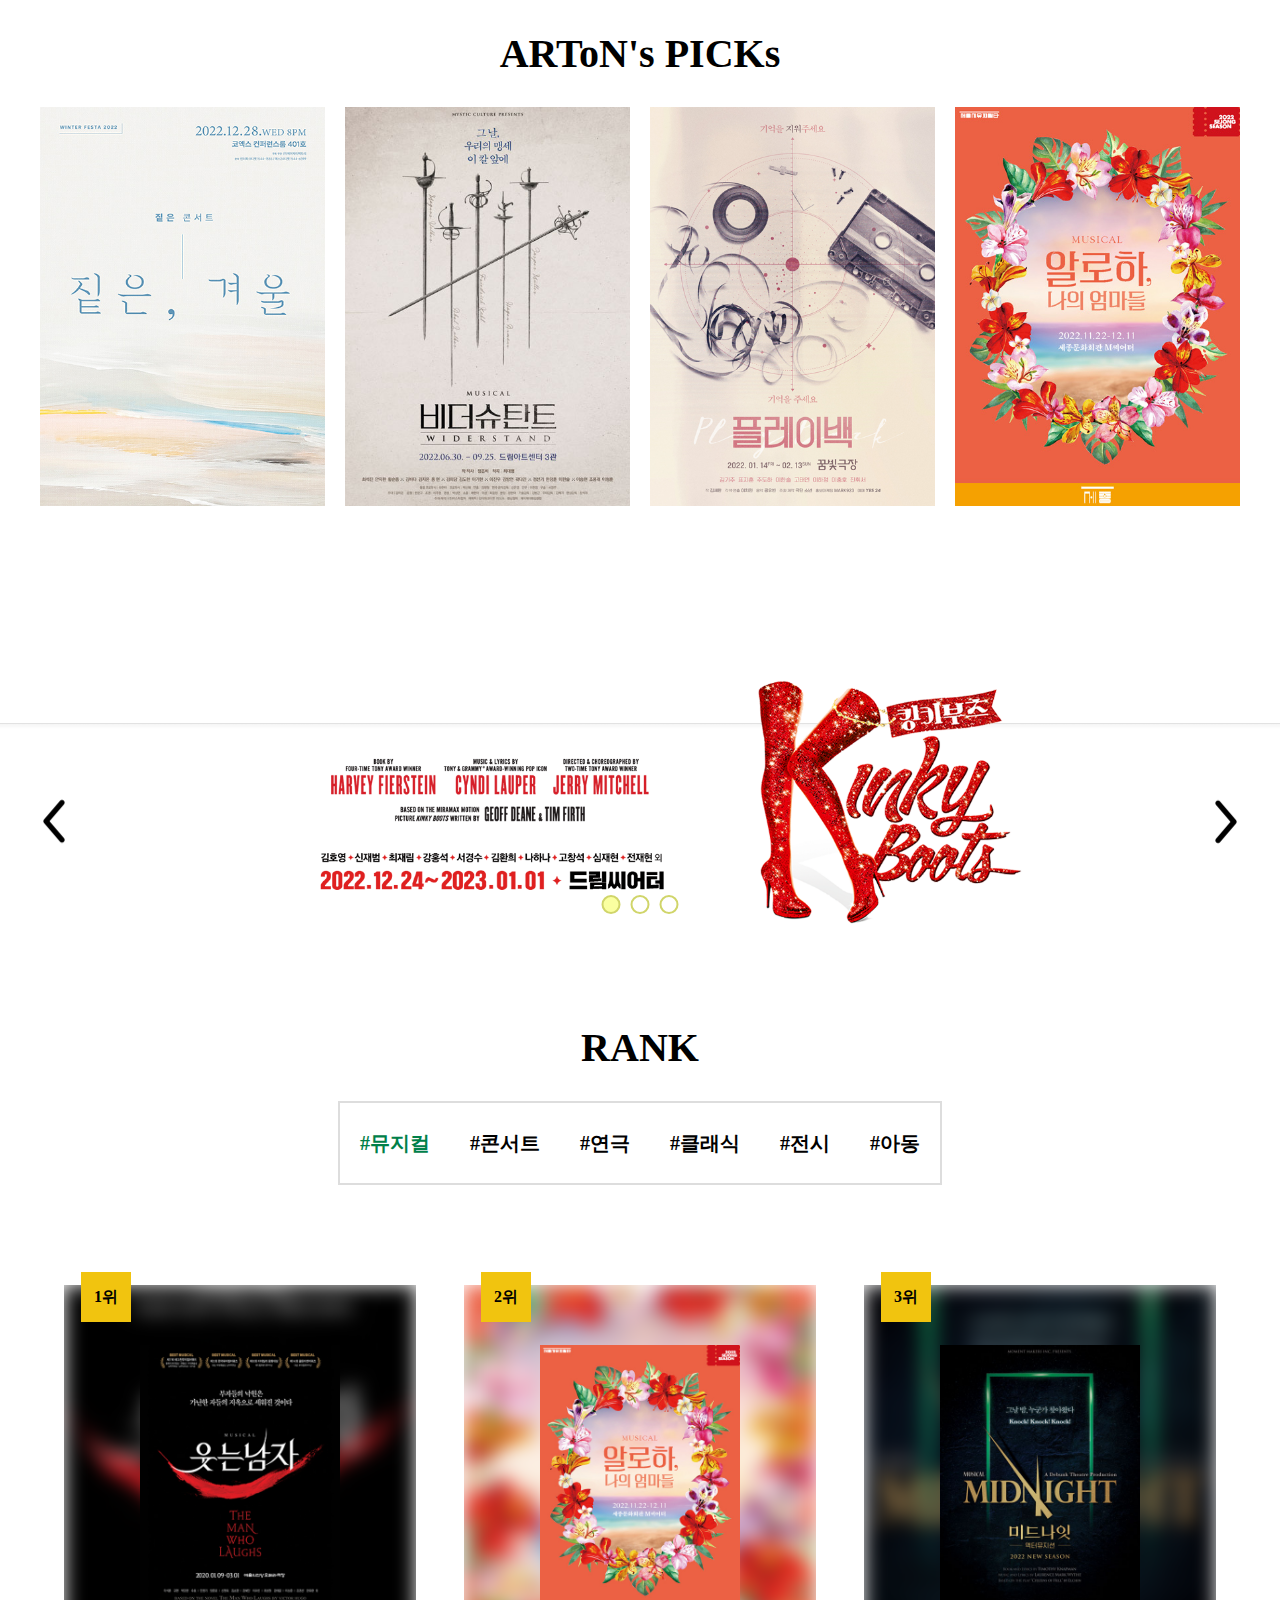
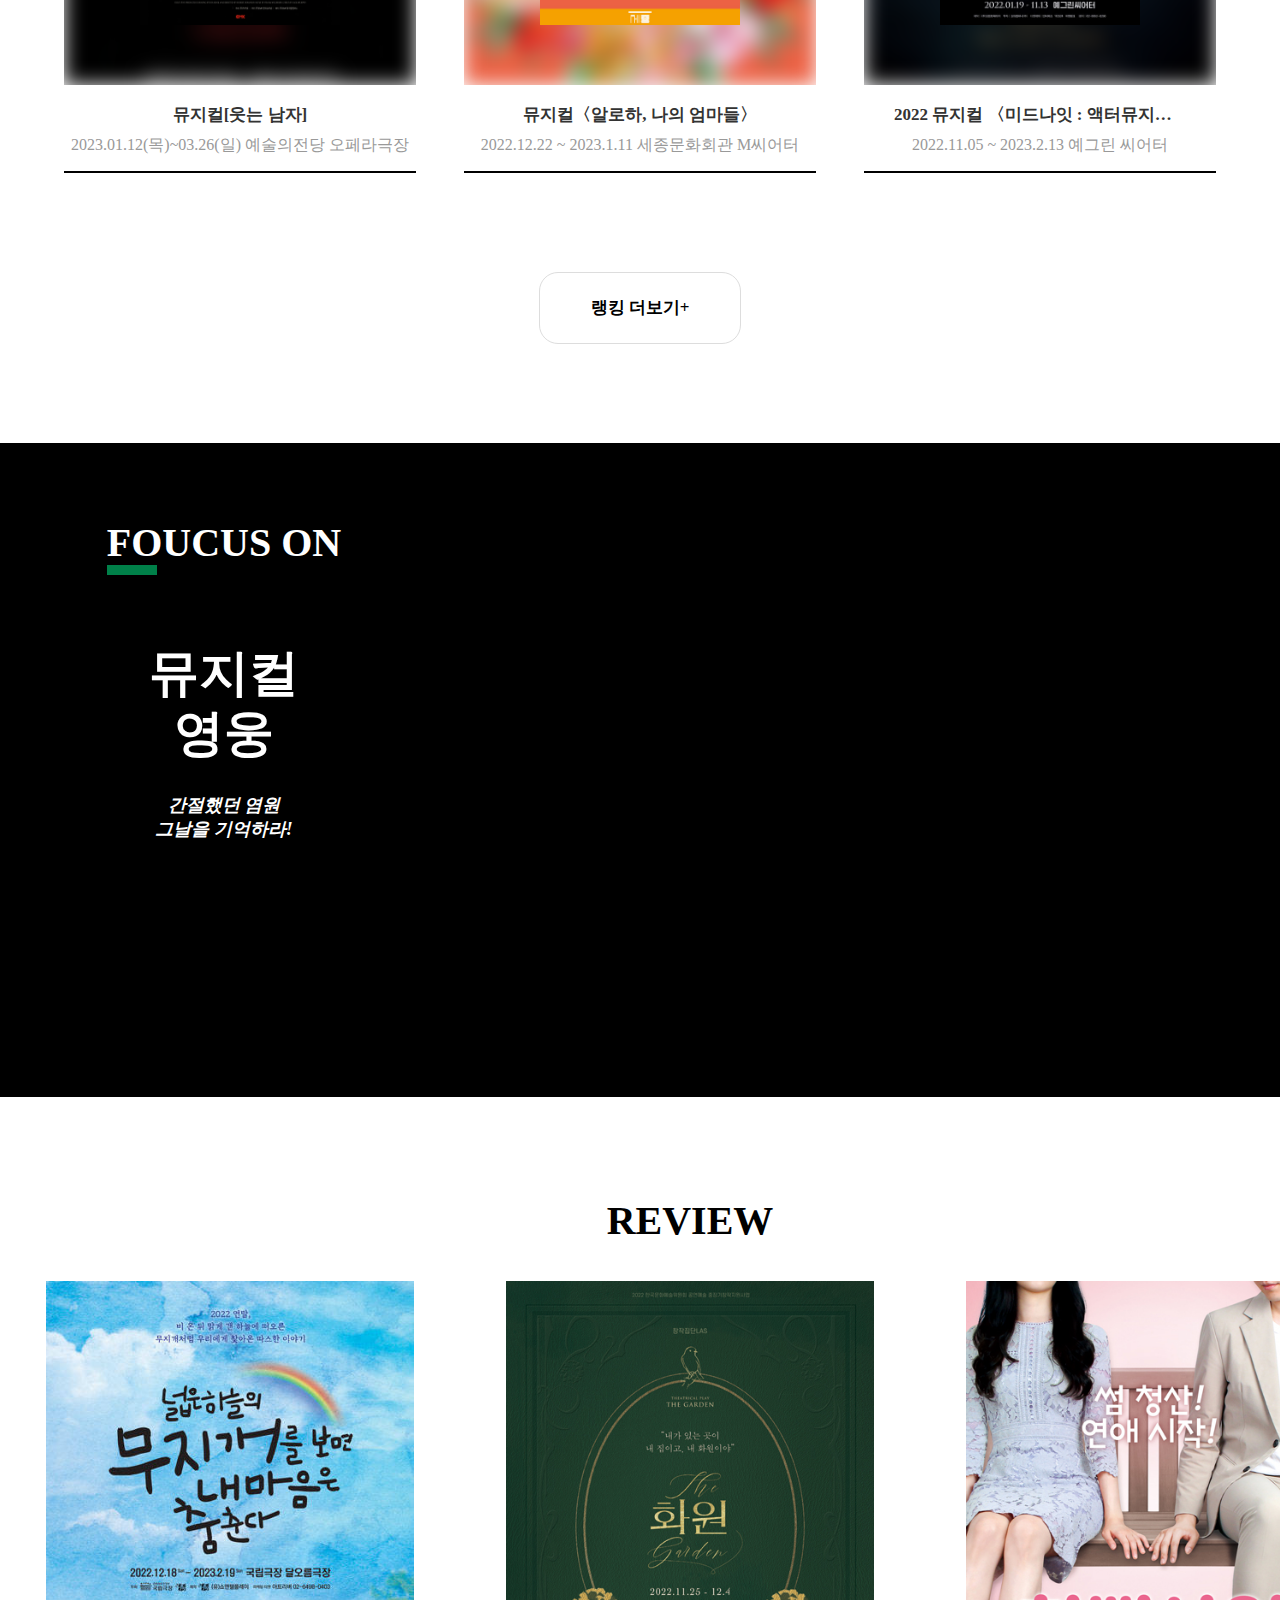
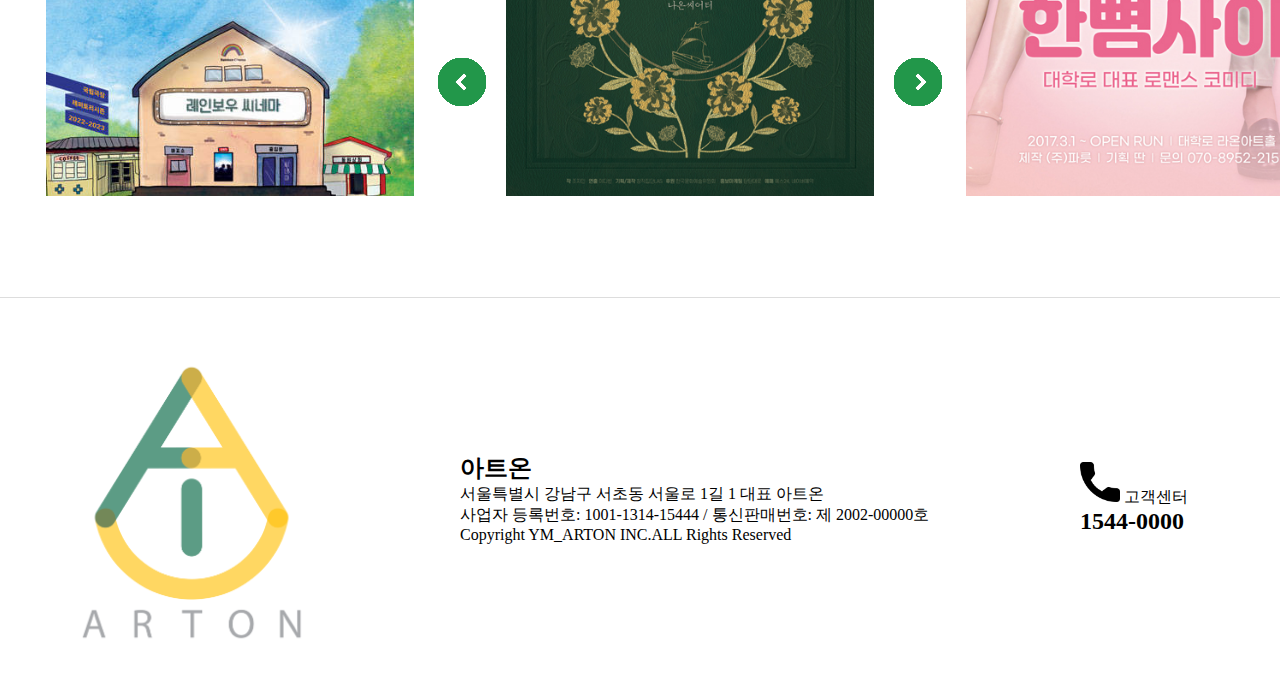
==== commit 33eca5c5: "last commit" ====
--- a/index.html
+++ b/index.html
@@ -31,7 +31,7 @@
             </div>
             <ul class="ham_menu_ul">
                 <li>
-                    <a href="#">콘서트</a>
+                    <a href="cate.html">콘서트</a>
                 </li>
                 <li>
                     <a href="#">뮤지컬</a>
@@ -65,22 +65,22 @@
                 <div class="logo">아트온 로고<a href="#"></a></div>
                 <ul class="menu_ul">
                     <li>
-                        <a href="#">콘서트</a>
+                        <a href="cate.html">콘서트</a>
                     </li>
                     <li>
-                        <a href="#">뮤지컬</a>
+                        <a href="cate.html">뮤지컬</a>
                     </li>
                     <li>
-                        <a href="#">연극</a>
+                        <a href="cate.html">연극</a>
                     </li>
                     <li>
-                        <a href="#">클래식</a>
+                        <a href="cate.html">클래식</a>
                     </li>
                     <li>
-                        <a href="#">전시</a>
+                        <a href="cate.html">전시</a>
                     </li>
                     <li>
-                        <a href="#">아동</a>
+                        <a href="cate.html">아동</a>
                     </li>
                 </ul>
                 <div class="icon_list">
@@ -91,7 +91,7 @@
                                 </div>
                             </a>
                         </div>
-                        <input id="srch_con" type="text" value="aaa">
+                        <input id="srch_con" type="text" value="">
                     </div>
                     <div class="icon_area">
                         <div class="icon_sec">
@@ -101,13 +101,13 @@
                             </a>
                         </div>
                         <div class="icon_sec">
-                            <a href="#">
+                            <a href="login.html">
                                 <div class="login_img"></div>
                                 <div class="text">로그인</div>
                             </a>
                         </div>
                         <div class="icon_sec">
-                            <a href="#">
+                            <a href="mypage.html">
                                 <div class="my_img"></div>
                                 <div class="text">마이페이지</div>
                             </a>
@@ -123,9 +123,9 @@
                         <div class="top_content">
                             <p class="top_desc">호두까기인형</p>
                             <p class="bottom_desc">2022.12.22 ~ 2022.12.31</p>
-                            <a href="#"><img class="main_img" src="./img/main/item1.jpg" alt="포스터"></a>
-                        </div>
-                        <a class="buy_button" href="#?1">예매하기</a>
+                            <a href="deal.html"><img class="main_img" src="./img/main/item1.jpg" alt="포스터"></a>
+                        </div>
+                        <a class="buy_button" href="deal.html">예매하기</a>
                     </div>
                     <div class="second_section s_1"></div>
                 </div>
@@ -134,9 +134,9 @@
                         <div class="top_content">
                             <p class="top_desc">판타지아 시즌2</p>
                             <p class="bottom_desc">2022.12.03 ~ 2022.12.31</p>
-                            <a href="#"><img class="main_img" src="./img/main/item2.jpg" alt="포스터"></a>
-                        </div>
-                        <a class="buy_button" href="#?2">예매하기</a>
+                            <a href="deal.html"><img class="main_img" src="./img/main/item2.jpg" alt="포스터"></a>
+                        </div>
+                        <a class="buy_button" href="deal.html?2">예매하기</a>
                     </div>
                     <div class="second_section s_2"></div>
                 </div>
@@ -145,9 +145,9 @@
                         <div class="top_content">
                             <p class="top_desc">드라큘라</p>
                             <p class="bottom_desc">2022.11.15 ~ 2023.01.15</p>
-                            <a href="#"><img class="main_img" src="./img/main/item3.jpg" alt="포스터"></a>
-                        </div>
-                        <a class="buy_button" href="#?3">예매하기</a>
+                            <a href="deal.html"><img class="main_img" src="./img/main/item3.jpg" alt="포스터"></a>
+                        </div>
+                        <a class="buy_button" href="deal.html?3">예매하기</a>
                     </div>
                     <div class="second_section s_3"></div>
                 </div>
@@ -156,9 +156,9 @@
                         <div class="top_content">
                             <p class="top_desc">서울그린아트페스티벌</p>
                             <p class="bottom_desc">2022.12.07 ~ 2022.12.08</p>
-                            <a href="#"><img class="main_img" src="./img/main/item4.jpg" alt="포스터"></a>
-                        </div>
-                        <a class="buy_button" href="#?4">예매하기</a>
+                            <a href="deal.html"><img class="main_img" src="./img/main/item4.jpg" alt="포스터"></a>
+                        </div>
+                        <a class="buy_button" href="deal.html?4">예매하기</a>
                     </div>
                     <div class="second_section s_4"></div>
                 </div>
@@ -167,9 +167,9 @@
                         <div class="top_content">
                             <p class="top_desc">멜로망스 콘서트</p>
                             <p class="bottom_desc">2023.02.04 ~ 2023.02.05</p>
-                            <a href="#"><img class="main_img" src="./img/main/item5.jpg" alt="포스터"></a>
-                        </div>
-                        <a class="buy_button" href="#?5">예매하기</a>
+                            <a href="deal.html"><img class="main_img" src="./img/main/item5.jpg" alt="포스터"></a>
+                        </div>
+                        <a class="buy_button" href="deal.html?5">예매하기</a>
                     </div>
                     <div class="second_section s_5"></div>
                 </div>
@@ -178,9 +178,9 @@
                         <div class="top_content">
                             <p class="top_desc">에우쿠스</p>
                             <p class="bottom_desc">2022.11.08 ~ 2023.01.29</p>
-                            <a href="#"><img class="main_img" src="./img/main/item6.jpg" alt="포스터"></a>
-                        </div>
-                        <a class="buy_button" href="#?6">예매하기</a>
+                            <a href="deal.html"><img class="main_img" src="./img/main/item6.jpg" alt="포스터"></a>
+                        </div>
+                        <a class="buy_button" href="deal.html?6">예매하기</a>
                     </div>
                     <div class="second_section s_6"></div>
                 </div>
@@ -195,7 +195,7 @@
                 <div class="new_section">
                     <h2>NEW OPEN</h2>
                     <div class="new_main_img new_img">
-                        <a href="#">
+                        <a href="deal.html">
                             <img class="first_item_img" src="./img/new/new1.jpg" alt="포스터">
                             <div class="discount_icon">10%</div>
                             <div class="date_circle">Today</div>
@@ -206,7 +206,7 @@
                         </a>
                     </div>
                     <div class="new_img">
-                        <a href="#">
+                        <a href="deal.html">
                             <img class="side_img" src="./img/new/new2.jpg" alt="포스터">
                             <div class="side_discount_icon">10%</div>
                             <div class="side_desc">
@@ -216,7 +216,7 @@
                         </a>
                     </div>
                     <div class="new_img">
-                        <a href="#">
+                        <a href="deal.html">
                             <img class="side_img" src="./img/new/new3.jpg" alt="포스터">
                             <div class="side_discount_icon">20%</div>
                             <div class="side_desc">
@@ -226,7 +226,7 @@
                         </a>
                     </div>
                     <div class="new_img">
-                        <a href="#">
+                        <a href="deal.html">
                             <img class="side_img" src="./img/new/new4.jpg" alt="포스터">
                             <div class="side_discount_icon">10%</div>
                             <div class="side_desc">
@@ -236,7 +236,7 @@
                         </a>
                     </div>
                     <div class="new_img">
-                        <a href="#">
+                        <a href="deal.html">
                             <img class="side_img" src="./img/new/new5.jpg" alt="포스터">
                             <div class="side_discount_icon">5%</div>
                             <div class="side_desc">
@@ -246,7 +246,7 @@
                         </a>
                     </div>
                     <div class="new_img">
-                        <a href="#">
+                        <a href="deal.html">
                             <img class="side_img" src="./img/new/new6.jpg" alt="포스터">
                             <div class="side_discount_icon">10%</div>
                             <div class="side_desc">
@@ -256,7 +256,7 @@
                         </a>
                     </div>
                     <div class="new_img">
-                        <a href="#">
+                        <a href="deal.html">
                             <img class="side_img" src="./img/쉬어매드니스.jpg" alt="포스터">
                             <div class="side_discount_icon">10%</div>
                             <div class="side_desc">
@@ -271,25 +271,25 @@
                     <h2>ARToN's PICKs</h2>
                     <div class="pick_area">
                         <div class="pick_info">
-                            <a href="#"><img class="pick_img" src="./img/art_pick/concert_1.jpg" alt="포스터"></a>
+                            <a href="deal.html"><img class="pick_img" src="./img/art_pick/concert_1.jpg" alt="포스터"></a>
                             <div class="pick_desc">
                                 “ 겨울, 포근함은 여기야… ”
                             </div>
                         </div>
                         <div class="pick_info">
-                            <a href="#"><img class="pick_img" src="./img/art_pick/musical_1.jpg" alt="포스터"></a>
+                            <a href="deal.html"><img class="pick_img" src="./img/art_pick/musical_1.jpg" alt="포스터"></a>
                             <div class="pick_desc">
                                 “ 우리의 맹세, 이 칼 앞에 , 우린 비더슈탄트 앞에, ”
                             </div>
                         </div>
                         <div class="pick_info">
-                            <a href="#"><img class="pick_img" src="./img/art_pick/play_1.jpg" alt="포스터"></a>
+                            <a href="deal.html"><img class="pick_img" src="./img/art_pick/play_1.jpg" alt="포스터"></a>
                             <div class="pick_desc">
                                 ” 제…. 기억을 ….(지워)주세요….”
                             </div>
                         </div>
                         <div class="pick_info">
-                            <a href="#"><img class="pick_img" src="./img/art_pick/musical_2.jpg" alt="포스터"></a>
+                            <a href="deal.html"><img class="pick_img" src="./img/art_pick/musical_2.jpg" alt="포스터"></a>
                             <div class="pick_desc">
                                 “ 세 여성이 펼쳐내는, 인생의 파도같은 이야기 ”
                             </div>
@@ -299,9 +299,9 @@
             </div>
             <div class="sub_slide_section">
                 <img src="./img/sub_left.png" alt="left" id="sub_left">
-                <a href="#"><div class="sub_banner banner1" style="background: url(./img/sub_banner1.png) no-repeat center / cover"></div></a>
-                <a href="#"><div class="sub_banner banner2" style="background: url(./img/sub_banner2.png) no-repeat center / cover"></div></a>
-                <a href="#"><div class="sub_banner banner3" style="background: url(./img/sub_banner3.png) no-repeat center / cover"></div></a>
+                <a href="deal.html"><div class="sub_banner banner1" style="background: url(./img/sub_banner1.png) no-repeat center / cover"></div></a>
+                <a href="deal.html"><div class="sub_banner banner2" style="background: url(./img/sub_banner2.png) no-repeat center / cover"></div></a>
+                <a href="deal.html"><div class="sub_banner banner3" style="background: url(./img/sub_banner3.png) no-repeat center / cover"></div></a>
                 <img src="./img/sub_right.png" alt="right" id="sub_right">
                 <div class="sub_indi"></div>
             </div>
@@ -320,7 +320,7 @@
                     </div>
                     <div class="rank_article dis_flex">
                         <div class="rank_cate">
-                            <a href="#">
+                            <a href="deal.html">
                                 <div class="rank_img_area">
                                     <div class="rank_img_box" style="background-image: url(./img/웃는남자.png)">
                                     </div>
@@ -332,7 +332,7 @@
                             </a>
                         </div>
                         <div class="rank_cate">
-                            <a href="#">
+                            <a href="deal.html">
                                 <div class="rank_img_area">
                                     <div class="rank_img_box" style="background-image: url(./img/art_pick/musical_2.jpg)">
                                     </div>
@@ -344,7 +344,7 @@
                             </a>
                         </div>
                         <div class="rank_cate">
-                            <a href="#">
+                            <a href="deal.html">
                                 <div class="rank_img_area">
                                     <div class="rank_img_box" style="background-image: url(./img/art_pick/musical_4.jpg)">
                                     </div>
@@ -358,7 +358,7 @@
                     </div>
                     <div class="rank_article">
                         <div class="rank_cate">
-                            <a href="#">
+                            <a href="deal.html">
                                 <div class="rank_img_area">
                                     <div class="rank_img_box" style="background-image: url(./img/나훈아_콘서트.jpg)">
                                     </div>
@@ -370,7 +370,7 @@
                             </a>
                         </div>
                         <div class="rank_cate">
-                            <a href="#">
+                            <a href="deal.html">
                                 <div class="rank_img_area">
                                     <div class="rank_img_box" style="background-image: url(./img/art_pick/concert_3.jpg)">
                                     </div>
@@ -382,7 +382,7 @@
                             </a>
                         </div>
                         <div class="rank_cate">
-                            <a href="#">
+                            <a href="deal.html">
                                 <div class="rank_img_area">
                                     <div class="rank_img_box" style="background-image: url(./img/art_pick/concert_4.jpg)">
                                     </div>
@@ -396,7 +396,7 @@
                     </div>
                     <div class="rank_article">
                         <div class="rank_cate">
-                            <a href="#">
+                            <a href="deal.html">
                                 <div class="rank_img_area">
                                     <div class="rank_img_box" style="background-image: url(./img/넓은하늘_연극.png)">
                                     </div>
@@ -408,7 +408,7 @@
                             </a>
                         </div>
                         <div class="rank_cate">
-                            <a href="#">
+                            <a href="deal.html">
                                 <div class="rank_img_area">
                                     <div class="rank_img_box" style="background-image: url(./img/play_2.jpg)">
                                     </div>
@@ -420,7 +420,7 @@
                             </a>
                         </div>
                         <div class="rank_cate">
-                            <a href="#">
+                            <a href="deal.html">
                                 <div class="rank_img_area">
                                     <div class="rank_img_box" style="background-image: url(./img/paly_3.jpg)">
                                     </div>
@@ -434,7 +434,7 @@
                     </div>
                     <div class="rank_article">
                         <div class="rank_cate">
-                            <a href="#">
+                            <a href="deal.html">
                                 <div class="rank_img_area">
                                     <div class="rank_img_box" style="background-image: url(./img/웃는남자.png)">
                                     </div>
@@ -446,7 +446,7 @@
                             </a>
                         </div>
                         <div class="rank_cate">
-                            <a href="#">
+                            <a href="deal.html">
                                 <div class="rank_img_area">
                                     <div class="rank_img_box" style="background-image: url(./img/art_pick/musical_2.jpg)">
                                     </div>
@@ -458,7 +458,7 @@
                             </a>
                         </div>
                         <div class="rank_cate">
-                            <a href="#">
+                            <a href="deal.html">
                                 <div class="rank_img_area">
                                     <div class="rank_img_box" style="background-image: url(./img/art_pick/musical_4.jpg)">
                                     </div>
@@ -472,7 +472,7 @@
                     </div>
                     <div class="rank_article">
                         <div class="rank_cate">
-                            <a href="#">
+                            <a href="deal.html">
                                 <div class="rank_img_area">
                                     <div class="rank_img_box" style="background-image: url(./img/나훈아_콘서트.jpg)">
                                     </div>
@@ -484,7 +484,7 @@
                             </a>
                         </div>
                         <div class="rank_cate">
-                            <a href="#">
+                            <a href="deal.html">
                                 <div class="rank_img_area">
                                     <div class="rank_img_box" style="background-image: url(./img/art_pick/concert_3.jpg)">
                                     </div>
@@ -496,7 +496,7 @@
                             </a>
                         </div>
                         <div class="rank_cate">
-                            <a href="#">
+                            <a href="deal.html">
                                 <div class="rank_img_area">
                                     <div class="rank_img_box" style="background-image: url(./img/art_pick/concert_4.jpg)">
                                     </div>
@@ -510,7 +510,7 @@
                     </div>
                     <div class="rank_article">
                         <div class="rank_cate">
-                            <a href="#">
+                            <a href="deal.html">
                                 <div class="rank_img_area">
                                     <div class="rank_img_box" style="background-image: url(./img/넓은하늘_연극.png)">
                                     </div>
@@ -522,7 +522,7 @@
                             </a>
                         </div>
                         <div class="rank_cate">
-                            <a href="#">
+                            <a href="deal.html">
                                 <div class="rank_img_area">
                                     <div class="rank_img_box" style="background-image: url(./img/play_2.jpg)">
                                     </div>
@@ -534,7 +534,7 @@
                             </a>
                         </div>
                         <div class="rank_cate">
-                            <a href="#">
+                            <a href="deal.html">
                                 <div class="rank_img_area">
                                     <div class="rank_img_box" style="background-image: url(./img/paly_3.jpg)">
                                     </div>
@@ -547,14 +547,14 @@
                         </div>
                     </div>
                     <div class="art_button" >
-                        <a href="#" class="btn_desc">랭킹 더보기+</a>
+                        <a href="rank.html" class="btn_desc">랭킹 더보기+</a>
                     </div>
                 </div>
             </div>
             <div class="media_section">
                 <div class="media_info">
                     <div class="media_attention"><span>FOUCUS ON</span></div>
-                    <a href="#">
+                    <a href="deal.html">
                         <div class="media_title">
                             <p>뮤지컬</p>
                             <p>영웅</p> 
@@ -573,7 +573,7 @@
                 <div class="btn" id="review_l_button"></div>
                 <div class="review_area">
                     <div class="review_img_box review_item1">
-                        <a href="#">
+                        <a href="deal.html">
                             <div class="review_img" style="background: url(./img/넓은하늘_연극.png) no-repeat center / contain">
                                 <div class="review">
                                     변하지 않는 것은 없다고 하지만, 추억이 많은 장소가 사라져가는 것은 참 슬픈 것 같아요. 그래서 어떻게 떠나보내느냐가 참 중요한 것 같은데, 몇 년 전에 추억이 서린 동네가 재건축에 들어가면서 기분이 참 다운되더라고요. 그래서인지, 추억의 영화관을 닫는 마지막 밤이라는 구절이 참 와닿네요.
@@ -582,7 +582,7 @@
                         </a>
                     </div>
                     <div class="review_img_box review_item2">
-                        <a href="#">
+                        <a href="deal.html">
                             <div class="review_img" style="background: url(./img/review_2.jpg) no-repeat center / contain">
                                 <div class="review">
                                     어릴 때 재밌게 읽었던 〈비밀의 화원〉을 바탕으로 한 이야기라 더 흥미롭게 봤어요. 여전히 화원이 아이들에게 서로 위로하고 희망을 갖는 공간이 되는 것 같아 좋더라고요. 이런 공간이 어디에나, 누구에게나 있으면 좋을 것 같아요. 세 친구들만의 비밀의 화원이 점점 더 넓어지길 바라게 됩니다.
@@ -591,7 +591,7 @@
                         </a>
                     </div>
                     <div class="review_img_box review_item3">
-                        <a href="#">
+                        <a href="deal.html">
                             <div class="review_img" style="background: url(./img/review_3.jpg) no-repeat center / contain">
                                 <div class="review">
                                     인생 첫 연극이었는데 후회없는 최고의 선택ㅠㅠ 지인의 추천으로 보게 됐는데 와...진짜 너무 재미있고 또 보러가고 싶을 정도에요!!
@@ -600,7 +600,7 @@
                         </a>
                     </div>
                     <div class="review_img_box review_item4">
-                        <a href="#">
+                        <a href="deal.html">
                             <div class="review_img" style="background: url(./img/review_4.jpg) no-repeat center / contain">
                                 <div class="review">
                                     부모님이랑 같이 보러 갔는데 보는 내내 눈물이 계속 났습니다.배우님들 모두 연기 너무 잘하시고 유머 요소도 많았고요.
--- a/css/index.css
+++ b/css/index.css
@@ -283,8 +283,9 @@
     margin-right: 20px;
     margin-bottom: 20px;
 }
-.pick_info:nth-child(4){
+.pick_info:nth-child(4) {
     margin: 0;
+    margin-bottom: 20px;
 }
 .pick_img{
     width: 100%;
